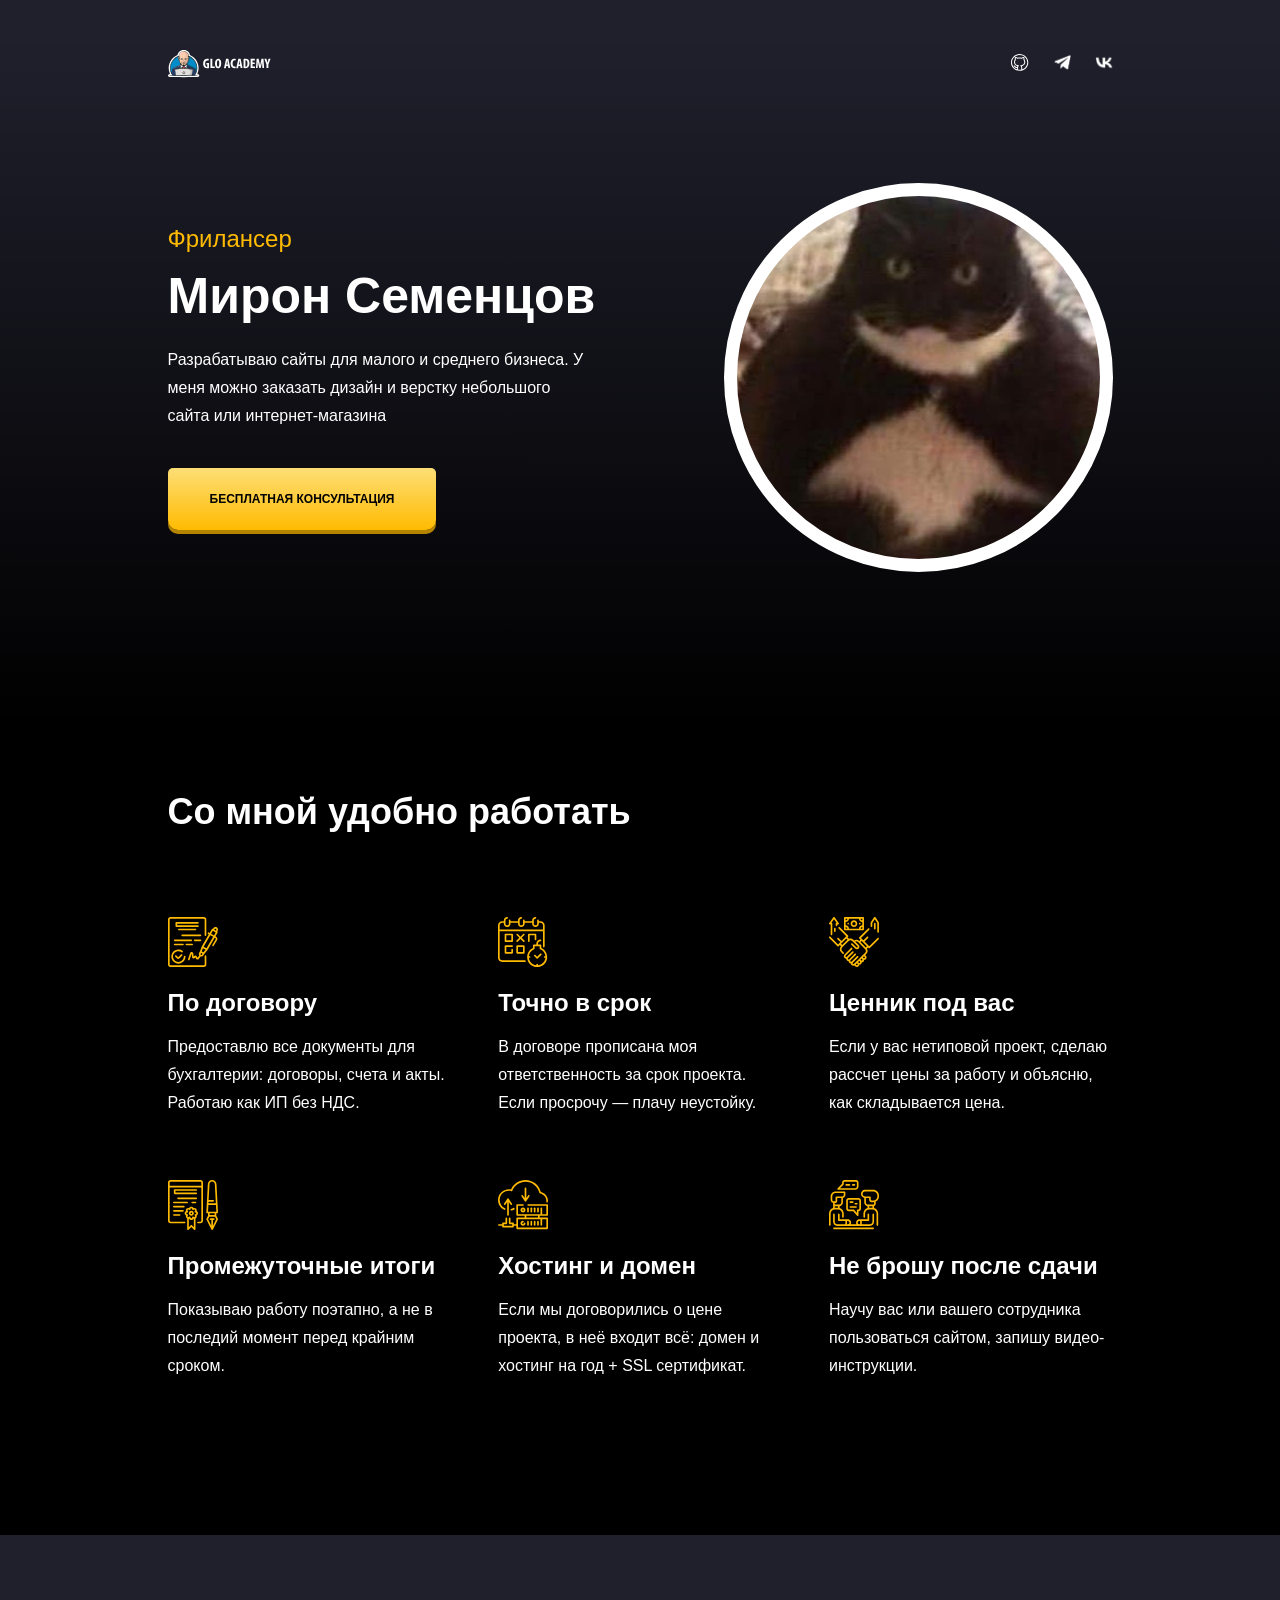
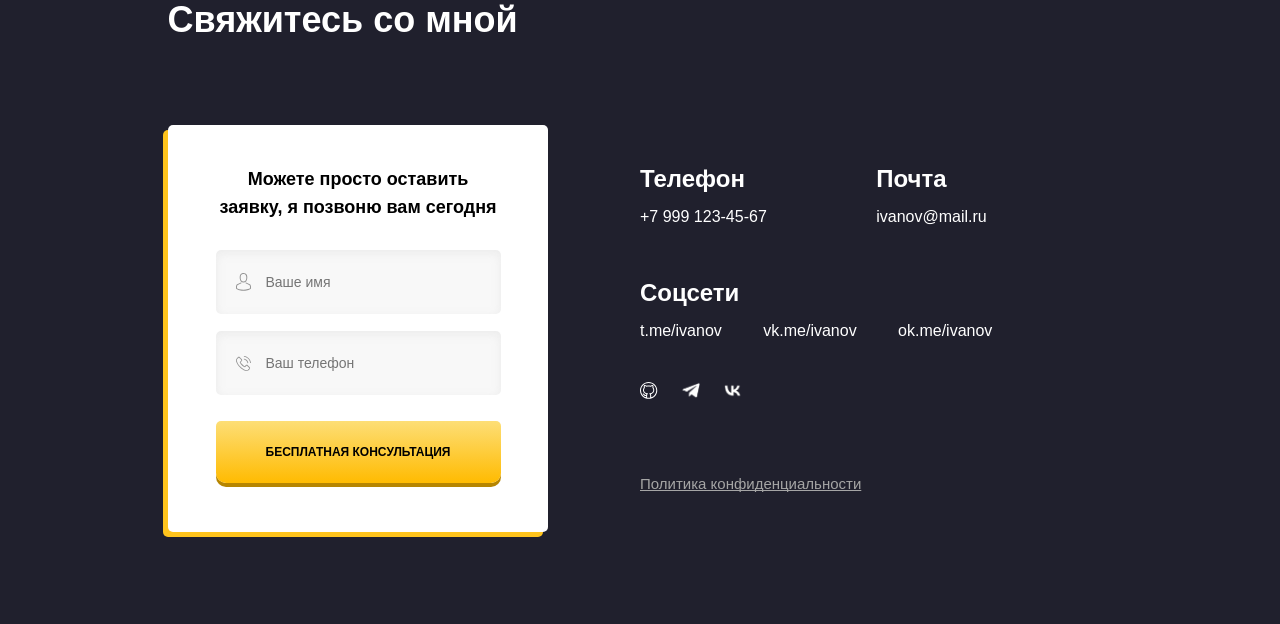
==== index.html @ 1d867f0f "Add files via upload" ====
<!DOCTYPE html>
<html lang="ru">
<head>
  <meta charset="UTF-8">
  <meta name="viewport" content="width=device-width, initial-scale=1.0">
  <link rel="stylesheet" href="https://cdnjs.cloudflare.com/ajax/libs/animate.css/4.1.1/animate.min.css" />
  <link rel="stylesheet" type="text/css" href="css/style.css">
  <title>Семенцов Мирон</title>
</head>
<body>
  <header class="hero">
    <div class="container">
      <div class="hero-header">
        <img src="images/logo.svg" alt="GloAcademy" class="logo">
        <div class="social-links">
          <a href="https://github.com/vaxpleer" class="social-link">
            <img src="images/socials/github.svg" alt="github"></a>
          <a href="https://t.me/Miron5443" class="social-link">
            <img src="images/socials/telegram.svg" alt="tg" width="17.272705078125" height="16.775959014892578"></a>
          <a href="https://vk.ru/id827769474" class="social-link">
            <img src="images/socials/vk.svg" alt="vk" width="17.272705078125" height="16.775959014892578"></a>
        </div>
        <!-- /.social-links -->
      </div>
      <!-- /.hero-header -->

      <div class="hero-content">
        <div class="hero-text">
          <span class="hero-subtitle wow animate__animated fadeInRight" data-wow-delay="5s">Фрилансер</span>
          <h1 class="hero-title wow animate__animated fadeInRight" data-wow-delay="5s">Мирон Семенцов</h1>
          <p class="hero-description">Разрабатываю сайты для малого и среднего бизнеса. У меня можно заказать дизайн и верстку небольшого сайта или
          интернет-магазина</p>
          <button class="button hero-button">Бесплатная консультация</button>
        </div>
        <!-- /.hero-text -->
        <div class="hero-avatar">

        </div>
        <!-- /.hero-avatar -->
      </div>
      <!-- /.hero-content -->

    </div>
    <!-- /.container -->
  </header>
  <main>
    <section class="features section">
      <div class="container">
        <h2 class="section-title">Со мной удобно работать</h2>
        <div class="features-block">
          <div class="features-item">
            <img src="images/features/offer-img.svg" alt="По договору" class="features-image">
            <h3 class="features-title">По договору</h3>
            <p class="features-text">Предоставлю все документы для бухгалтерии: договоры, счета и акты. Работаю как ИП без НДС.</p>
          </div>
          <div class="features-item">
            <img src="images/features/deadline-img.svg" alt="Точно в срок" class="features-image">
            <h3 class="features-title">Точно в срок</h3>
            <p class="features-text">В договоре прописана моя ответственность за срок проекта. Если просрочу — плачу неустойку.</p>
          </div>
          <div class="features-item">
            <img src="images/features/agreement-img.svg" alt="Ценник под вас" class="features-image">
            <h3 class="features-title">Ценник под вас</h3>
            <p class="features-text">Если у вас нетиповой проект, сделаю рассчет цены за работу и объясню, как складывается цена.</p>
          </div>
          <div class="features-item">
            <img src="images/features/steps-img.svg" alt="Промежуточные итоги" class="features-image">
            <h3 class="features-title">Промежуточные итоги</h3>
            <p class="features-text">Показываю работу поэтапно, а не в последий момент перед крайним сроком.</p>
          </div>
          <div class="features-item">
            <img src="images/features/storage-img.svg" alt="Хостинг и домен " class="features-image">
            <h3 class="features-title">Хостинг и домен</h3>
            <p class="features-text">Если мы договорились о цене проекта, в неё входит всё: домен и хостинг на год + SSL сертификат.</p>
          </div>
          <div class="features-item">
            <img src="images/features/conversation-img.svg" alt="Не брошу после сдачи" class="features-image">
            <h3 class="features-title">Не брошу после сдачи</h3>
            <p class="features-text">Научу вас или вашего сотрудника пользоваться сайтом, запишу видео-инструкции.</p>
          </div>
        </div>
        <!-- /.features-block -->
      </div>
      <!-- /.container -->
    </section>
    <!-- /.features -->
  </main>

  <footer class="section">
    <div class="container">
      <h2 class="section-title">Свяжитесь со мной</h2>
      <div class="contacts-block">
        <form action="#" class="contacts-form">
          <h4 class="form-title">Можете просто оставить заявку, я позвоню вам сегодня</h4>
          <input type="text" class="input input-name" placeholder="Ваше имя">
          <input type="text" class="input input-phone" placeholder="Ваш телефон">
          <button class="button form-button">Бесплатная консультация</button>
        </form>

        <div class="contacts-text">
          <div class="contacts-data">
            <div class="contacts-phone">
              <h4 class="contacts-title">Телефон</h4>
              <a href="tel:+79991234567" class="contacts-link">+7 999 123-45-67</a>
            </div>
            <!-- /.contacts-phone -->
            <div class="contacts-mail">
              <h4 class="contacts-title">Почта</h4>
              <a href="mailto:ivanov@mail.ru" class="contacts-link">ivanov@mail.ru</a>
            </div>
            <!-- /.contacts-mail -->
            <div class="contacts-social">
              <h4 class="contacts-title">Соцсети</h4>
              <a href="#" class="contacts-link">t.me/ivanov</a>
              <a href="#" class="contacts-link">vk.me/ivanov</a>
              <a href="#" class="contacts-link">ok.me/ivanov</a>
            </div>
            <!-- /.contacts-social -->
          </div>
          <!-- /.contacts-data -->
          <div class="social-links">
            <a href="https://github.com/vaxpleer" class="social-link">
              <img src="images/socials/github.svg" alt="github"></a>
            <a href="https://t.me/Miron5443" class="social-link">
              <img src="images/socials/telegram.svg" alt="tg" width="17.272705078125" height="16.775959014892578"></a>
            <a href="https://vk.ru/id827769474" class="social-link">
              <img src="images/socials/vk.svg" alt="vk" width="17.272705078125" height="16.775959014892578"></a>
          </div>
          <!-- /.social-links -->
           <a href="#" class="contacts-policy">Политика конфиденциальности</a>
        </div>
        <!-- /.contacts-text -->
      </div>
      <!-- /.contacts-block -->
    </div>
  </footer>

  <script src="js/wow.min.js"></script>
  <script src="js/script.js"></script>
</body>
</html>
---- css/style.css ----
*{
  box-sizing: border-box;
}

body{
  background-color: #20202D;
  margin: 0;
  color:#fff;
  font-family: "Roboto", sans-serif;
}

.container{
  max-width: 945px;
  margin: auto;
}

.section{
  padding-top: 64px;
  padding-bottom: 92px;
}

.section-title{
  margin: 0px;
  margin-bottom: 84px;
  font-weight: bold;
  font-size: 36px;
  line-height: 42px;
}

.hero{
  padding-top: 50px;
  background: linear-gradient(0.01deg, #000 0%, rgba(0, 0, 0, 0) 95.44%);
  padding-bottom: 155px;
}
.hero-header{
  display: flex;
  justify-content: space-between;
  align-items: center;
  margin-bottom: 105px;
}

.social-link{
  margin-left: 20px;
}
.social-link:first-child{
  margin-left: 0;
}

.hero-content{
  display: flex;
  justify-content: space-between;
  align-items: center;
}

.hero-subtitle{
  font-size: 24px;
  line-height: 28px;
  color: #ffbb01;
  display: inline-block;
  margin-bottom: 14px;
}

.hero-title{
  font-weight: bold;
  font-size: 50px;
  line-height: 59px;
  margin-top: 0;
  margin-bottom: 20px;
}

.hero-description{
  font-size: 16px;
  line-height: 28px;
  max-width: 420px;
  margin-bottom: 38px;
}

.button{
  background: linear-gradient(180deg, #fdde76 0%, #ffbb01 100%);
  box-shadow: 0px 4px 0px #b68500;
  border-radius: 5px 5px 10px 10px;
  padding: 24px 42px;
  border: none;
  font-size: 12px;
  line-height: 14px;
  text-transform: uppercase;
  font-weight: bold;
}

.hero-avatar{
  width: 389px;
  height: 389px;
  border-radius: 50%;
  background-image: url('../images/cot.jpg');
  background-repeat: no-repeat;
  background-position: center top -40px;
  border: 13px solid #fff;
}


/* features */
.features{
  background-color: #000;

}

.features-block{
  display: flex;
  flex-wrap: wrap;
  justify-content: space-between;

}
.features-item{
  flex-basis: 30%;
  margin-bottom: 63px;
}
.features-image{
  display: block;
  margin-bottom: 22px;
}
.features-title{
  font-weight: bold;
  font-size: 24px;
  line-height: 28px;
  margin: 0px;
  margin-bottom: 16px;
}
.features-text{
  font-weight: normal;
  font-size: 16px;
  line-height: 28px;
  margin: 0;
}

/* contacts */
.contacts-form{
  background: #fff;
  box-shadow: -5px 5px 0px #ffc41d;
  border-radius: 5px;
  max-width: 380px;
  padding: 40px 47px 49px 48px;
}

.form-title{
  color: #000;
  font-weight: bold;
  font-size: 18px;
  line-height: 28px;
  text-align: center;
  margin: 0;
  margin-bottom: 29px;
}

.input{
  width: 100%;
  background: #f8f8f8;
  border: none;
  box-shadow: inset 0px 3px 10px rgba(199, 199, 199, 0.25);
  border-radius: 5px;
  padding: 18px 20px;
  padding-left: 50px;
  font-size: 14px;
  line-height: 28px;
}

.input-name{
  margin-bottom: 17px;
  background-image: url('../images/user-icon.svg');
  background-repeat: no-repeat;
  background-position: center left 20px;
}
.input-phone {
  margin-bottom: 26px;
  background-image: url('../images/phone-icon.svg');
  background-repeat: no-repeat;
  background-position: center left 20px;
}
.form-button{
  width: 100%;
}

.contacts-block{
  display: flex;
  align-items: center;
  justify-content: space-between;
}
.contacts-data{
  display: flex;
  flex-wrap: wrap;
  margin-bottom: 42px;
}
.contacts-phone, .contacts-mail{
  flex-basis: 50%;
  margin-bottom: 53px;
}
.contacts-link{
  text-decoration: none;
  color:inherit;
  margin-right: 37px;
}
.contacts-link:hover{
  text-decoration: underline;
}
.contacts-title{
  font-weight: 700;
  font-size: 24px;
  line-height: 28px;
  margin: 0;
  margin-bottom: 15px;
}
.contacts-text{
  flex-basis: 50%;
}
.contacts-policy{
  display: inline-block;
  font-weight: 400;
  font-size: 15px;
  text-decoration: underline;
  text-decoration-skip-ink: none;
  color: #a5a5a5;
  margin-top: 72px;
}
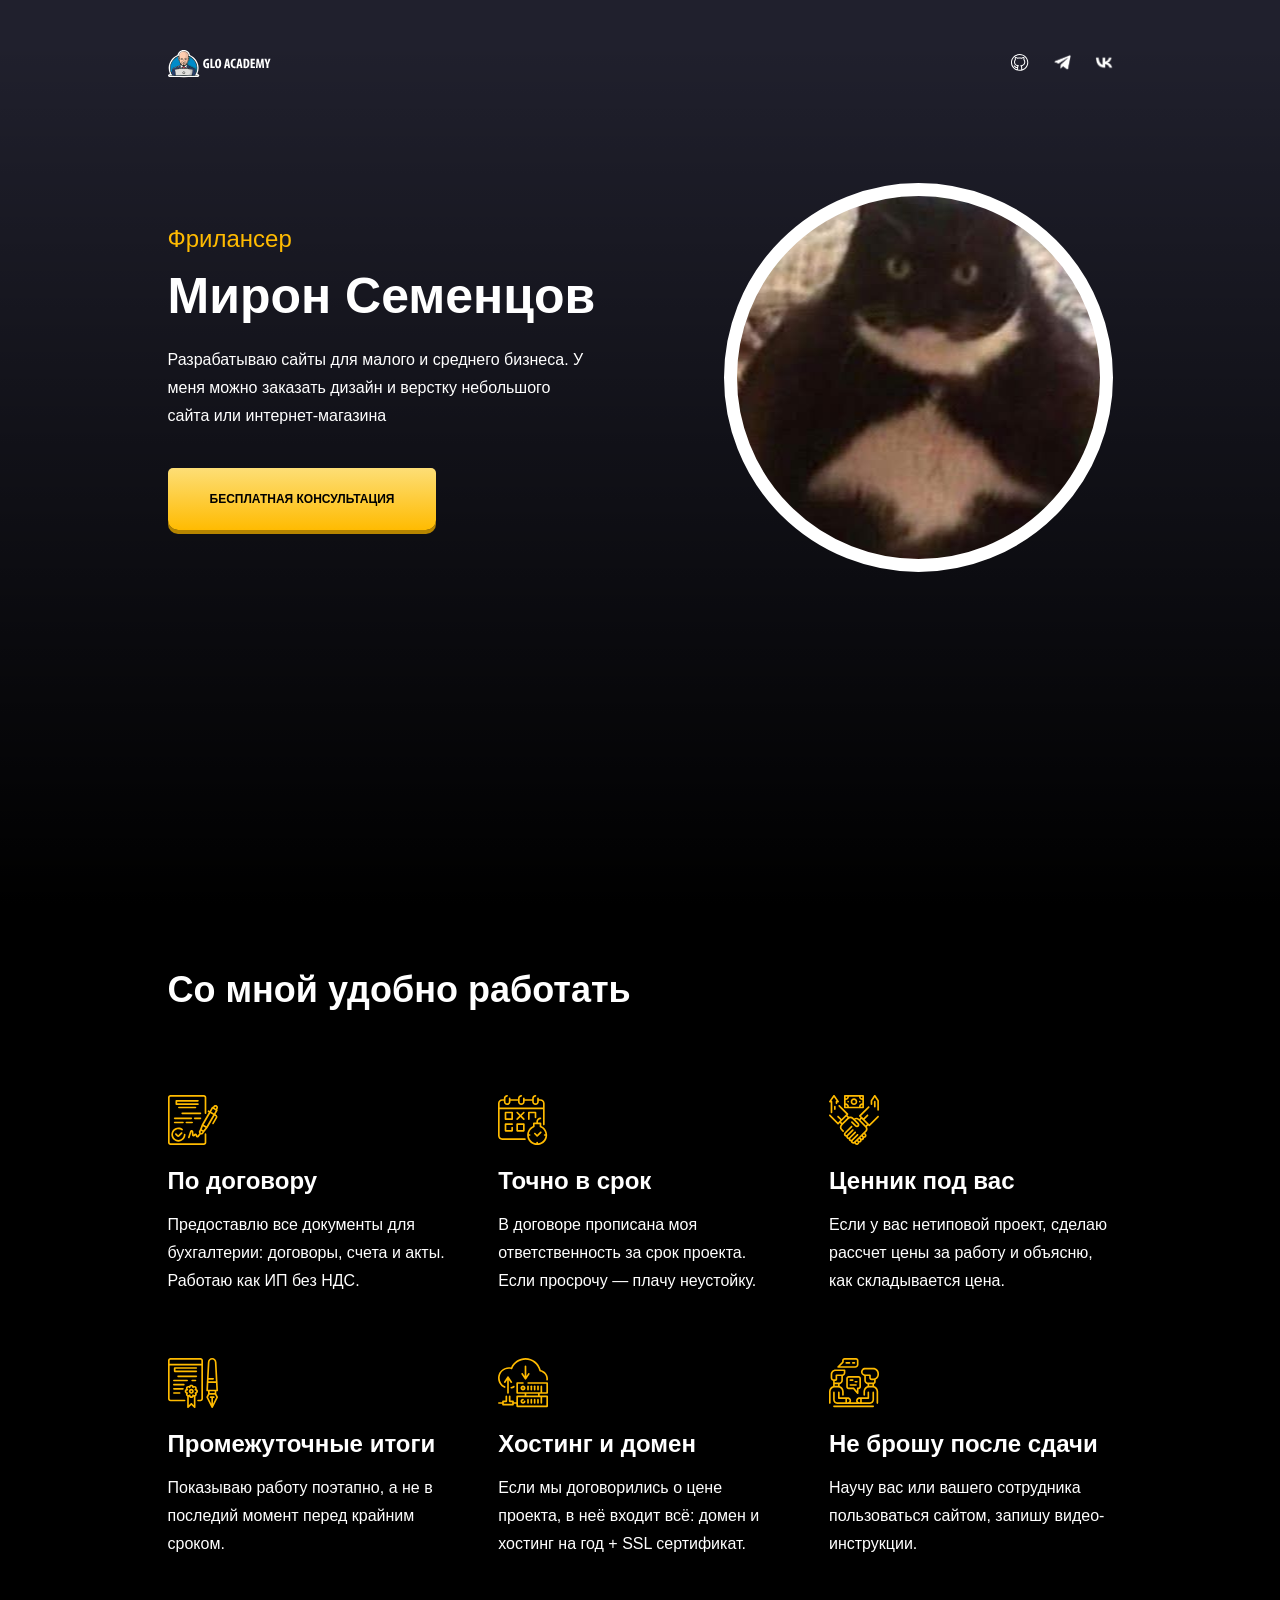
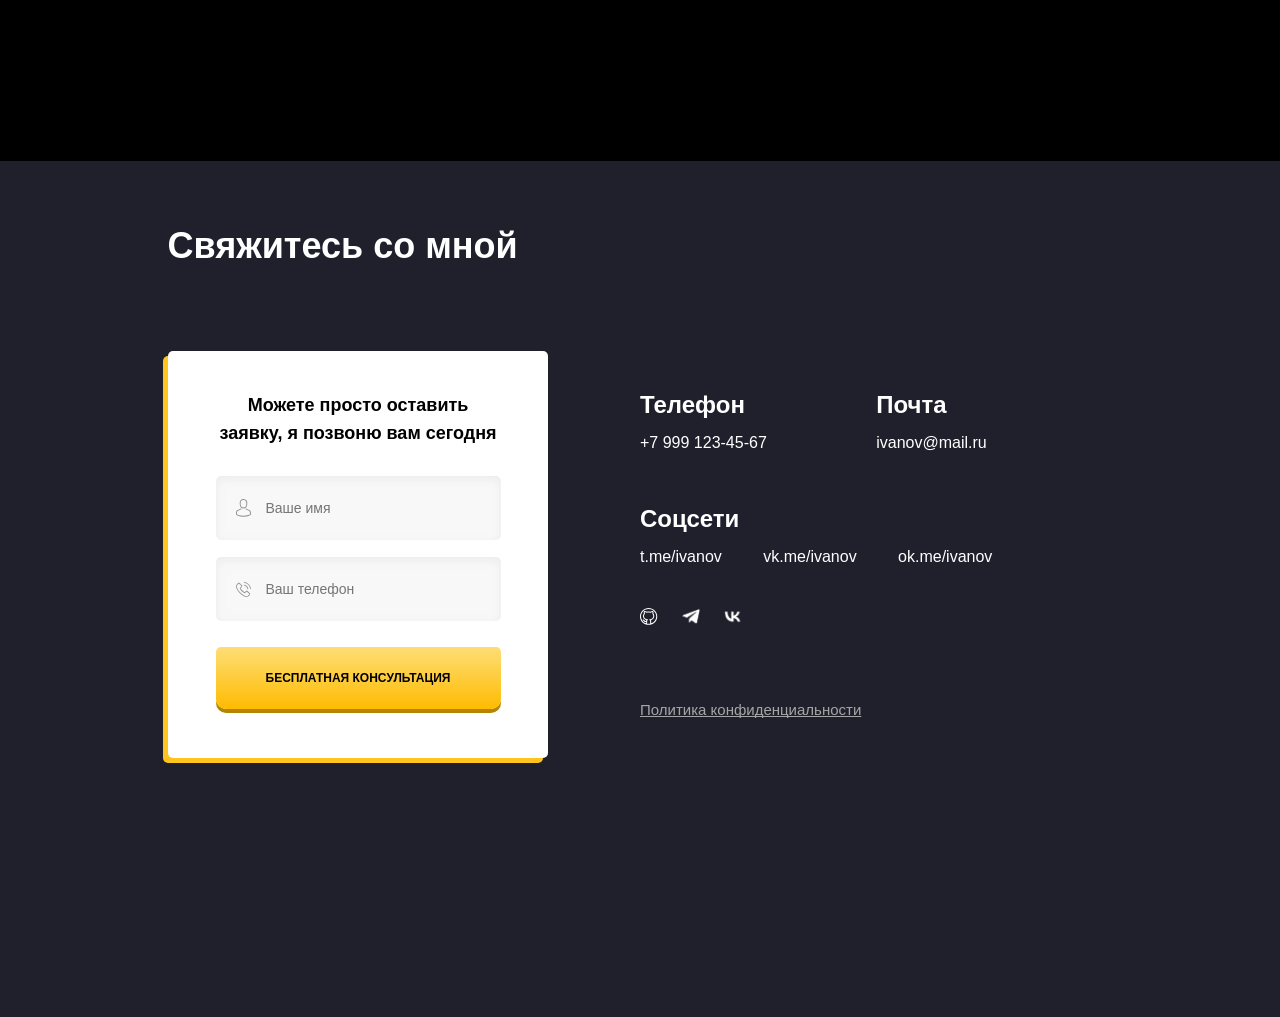
==== commit 1edd9030: "Add files via upload" ====
--- a/index.html
+++ b/index.html
@@ -3,7 +3,7 @@
 <head>
   <meta charset="UTF-8">
   <meta name="viewport" content="width=device-width, initial-scale=1.0">
-  <link rel="stylesheet" href="https://cdnjs.cloudflare.com/ajax/libs/animate.css/4.1.1/animate.min.css" />
+  <link rel="stylesheet" href="https://cdn.jsdelivr.net/npm/animate.css@4.1.1/animate.min.css">
   <link rel="stylesheet" type="text/css" href="css/style.css">
   <title>Семенцов Мирон</title>
 </head>
@@ -26,14 +26,14 @@
 
       <div class="hero-content">
         <div class="hero-text">
-          <span class="hero-subtitle wow animate__animated fadeInRight" data-wow-delay="5s">Фрилансер</span>
-          <h1 class="hero-title wow animate__animated fadeInRight" data-wow-delay="5s">Мирон Семенцов</h1>
-          <p class="hero-description">Разрабатываю сайты для малого и среднего бизнеса. У меня можно заказать дизайн и верстку небольшого сайта или
+          <span class="hero-subtitle wow animate__animated animate__fadeInRight " style="animation-duration: 1s !important;" data-wow-delay="0.2s">Фрилансер</span>
+          <h1 class="hero-title wow animate__fadeInRight" style="animation-duration: 1s !important;" data-wow-delay="0.4s">Мирон Семенцов</h1>
+          <p class="hero-description wow animate__fadeInRight" style="animation-duration: 1s !important;" data-wow-delay="0.6s">Разрабатываю сайты для малого и среднего бизнеса. У меня можно заказать дизайн и верстку небольшого сайта или
           интернет-магазина</p>
-          <button class="button hero-button">Бесплатная консультация</button>
+          <button class="button hero-button wow animate__fadeInRight" style="animation-duration: 1s !important;" data-wow-delay="0.8s">Бесплатная консультация</button>
         </div>
         <!-- /.hero-text -->
-        <div class="hero-avatar">
+        <div class="hero-avatar wow animate__fadeInRight" style="animation-duration: 1s !important;" data-wow-delay="1.5s">
 
         </div>
         <!-- /.hero-avatar -->
@@ -46,34 +46,34 @@
   <main>
     <section class="features section">
       <div class="container">
-        <h2 class="section-title">Со мной удобно работать</h2>
+        <h2 class="section-title wow animate__fadeInUp" style="animation-duration: 1s !important;" data-wow-delay="0.3s">Со мной удобно работать</h2>
         <div class="features-block">
-          <div class="features-item">
+          <div class="features-item wow animate__fadeInDown" style="animation-duration: 1s !important;" data-wow-delay="1.2s">
             <img src="images/features/offer-img.svg" alt="По договору" class="features-image">
             <h3 class="features-title">По договору</h3>
             <p class="features-text">Предоставлю все документы для бухгалтерии: договоры, счета и акты. Работаю как ИП без НДС.</p>
           </div>
-          <div class="features-item">
+          <div class="features-item wow animate__fadeInDown" style="animation-duration: 1s !important;" data-wow-delay="1.3s">
             <img src="images/features/deadline-img.svg" alt="Точно в срок" class="features-image">
             <h3 class="features-title">Точно в срок</h3>
             <p class="features-text">В договоре прописана моя ответственность за срок проекта. Если просрочу — плачу неустойку.</p>
           </div>
-          <div class="features-item">
+          <div class="features-item wow animate__fadeInDown" style="animation-duration: 1s !important;" data-wow-delay="1.4s">
             <img src="images/features/agreement-img.svg" alt="Ценник под вас" class="features-image">
             <h3 class="features-title">Ценник под вас</h3>
             <p class="features-text">Если у вас нетиповой проект, сделаю рассчет цены за работу и объясню, как складывается цена.</p>
           </div>
-          <div class="features-item">
+          <div class="features-item wow animate__fadeInDown" style="animation-duration: 1s !important;" data-wow-delay="1.5s">
             <img src="images/features/steps-img.svg" alt="Промежуточные итоги" class="features-image">
             <h3 class="features-title">Промежуточные итоги</h3>
             <p class="features-text">Показываю работу поэтапно, а не в последий момент перед крайним сроком.</p>
           </div>
-          <div class="features-item">
+          <div class="features-item wow animate__fadeInDown" style="animation-duration: 1s !important;" data-wow-delay="1.6s">
             <img src="images/features/storage-img.svg" alt="Хостинг и домен " class="features-image">
             <h3 class="features-title">Хостинг и домен</h3>
             <p class="features-text">Если мы договорились о цене проекта, в неё входит всё: домен и хостинг на год + SSL сертификат.</p>
           </div>
-          <div class="features-item">
+          <div class="features-item wow animate__fadeInDown" style="animation-duration: 1s !important;" data-wow-delay="1.7s">
             <img src="images/features/conversation-img.svg" alt="Не брошу после сдачи" class="features-image">
             <h3 class="features-title">Не брошу после сдачи</h3>
             <p class="features-text">Научу вас или вашего сотрудника пользоваться сайтом, запишу видео-инструкции.</p>
@@ -86,30 +86,30 @@
     <!-- /.features -->
   </main>
 
-  <footer class="section">
+  <footer class="contacts section">
     <div class="container">
-      <h2 class="section-title">Свяжитесь со мной</h2>
+      <h2 class="section-title wow animate__fadeInDown" style="animation-duration: 1s !important;" data-wow-delay="0.3s">Свяжитесь со мной</h2>
       <div class="contacts-block">
-        <form action="#" class="contacts-form">
-          <h4 class="form-title">Можете просто оставить заявку, я позвоню вам сегодня</h4>
-          <input type="text" class="input input-name" placeholder="Ваше имя">
-          <input type="text" class="input input-phone" placeholder="Ваш телефон">
-          <button class="button form-button">Бесплатная консультация</button>
+        <form action="#" class="contacts-form wow animate__fadeInRight" style="animation-duration: 1s !important;" data-wow-delay="0.5s">
+          <h4 class="form-title wow animate__fadeInRight" style="animation-duration: 1s !important;" data-wow-delay="1.2s">Можете просто оставить заявку, я позвоню вам сегодня</h4>
+          <input type="text" class="input input-name wow animate__fadeInRight" style="animation-duration: 1s !important;" data-wow-delay="1.0s" placeholder="Ваше имя">
+          <input type="text" class="input input-phone wow animate__fadeInRight" style="animation-duration: 1s !important;" data-wow-delay="1.4s" placeholder="Ваш телефон">
+          <button class="button form-button wow animate__fadeInRight" style="animation-duration: 1s !important;" data-wow-delay="1.6s">Бесплатная консультация</button>
         </form>
 
         <div class="contacts-text">
           <div class="contacts-data">
-            <div class="contacts-phone">
+            <div class="contacts-phone wow animate__flipInX" style="animation-duration: 1s !important;" data-wow-delay="2.0s">
               <h4 class="contacts-title">Телефон</h4>
               <a href="tel:+79991234567" class="contacts-link">+7 999 123-45-67</a>
             </div>
             <!-- /.contacts-phone -->
-            <div class="contacts-mail">
+            <div class="contacts-mail wow animate__flipInX" style="animation-duration: 1s !important;" data-wow-delay="2.3s">
               <h4 class="contacts-title">Почта</h4>
               <a href="mailto:ivanov@mail.ru" class="contacts-link">ivanov@mail.ru</a>
             </div>
             <!-- /.contacts-mail -->
-            <div class="contacts-social">
+            <div class="contacts-social wow animate__flipInX" style="animation-duration: 1s !important;" data-wow-delay="2.6s">
               <h4 class="contacts-title">Соцсети</h4>
               <a href="#" class="contacts-link">t.me/ivanov</a>
               <a href="#" class="contacts-link">vk.me/ivanov</a>
@@ -118,7 +118,7 @@
             <!-- /.contacts-social -->
           </div>
           <!-- /.contacts-data -->
-          <div class="social-links">
+          <div class="social-links wow animate__fadeInRight" style="animation-duration: 1s !important;" data-wow-delay="3s">
             <a href="https://github.com/vaxpleer" class="social-link">
               <img src="images/socials/github.svg" alt="github"></a>
             <a href="https://t.me/Miron5443" class="social-link">
@@ -127,7 +127,7 @@
               <img src="images/socials/vk.svg" alt="vk" width="17.272705078125" height="16.775959014892578"></a>
           </div>
           <!-- /.social-links -->
-           <a href="#" class="contacts-policy">Политика конфиденциальности</a>
+           <a href="#" class="contacts-policy wow animate__fadeIn" style="animation-duration: 1s !important;" data-wow-delay="3.5s">Политика конфиденциальности</a>
         </div>
         <!-- /.contacts-text -->
       </div>
@@ -135,7 +135,7 @@
     </div>
   </footer>
 
-  <script src="js/wow.min.js"></script>
+  <script src="https://cdnjs.cloudflare.com/ajax/libs/wow/1.1.2/wow.min.js"></script>
   <script src="js/script.js"></script>
 </body>
 </html>
--- a/css/style.css
+++ b/css/style.css
@@ -11,6 +11,7 @@
 
 .container{
   max-width: 945px;
+  min-height: 700px;
   margin: auto;
 }
 
@@ -179,6 +180,10 @@
   width: 100%;
 }
 
+.contacts{
+  background: rgba(0, 0, 0, 0);
+}
+
 .contacts-block{
   display: flex;
   align-items: center;
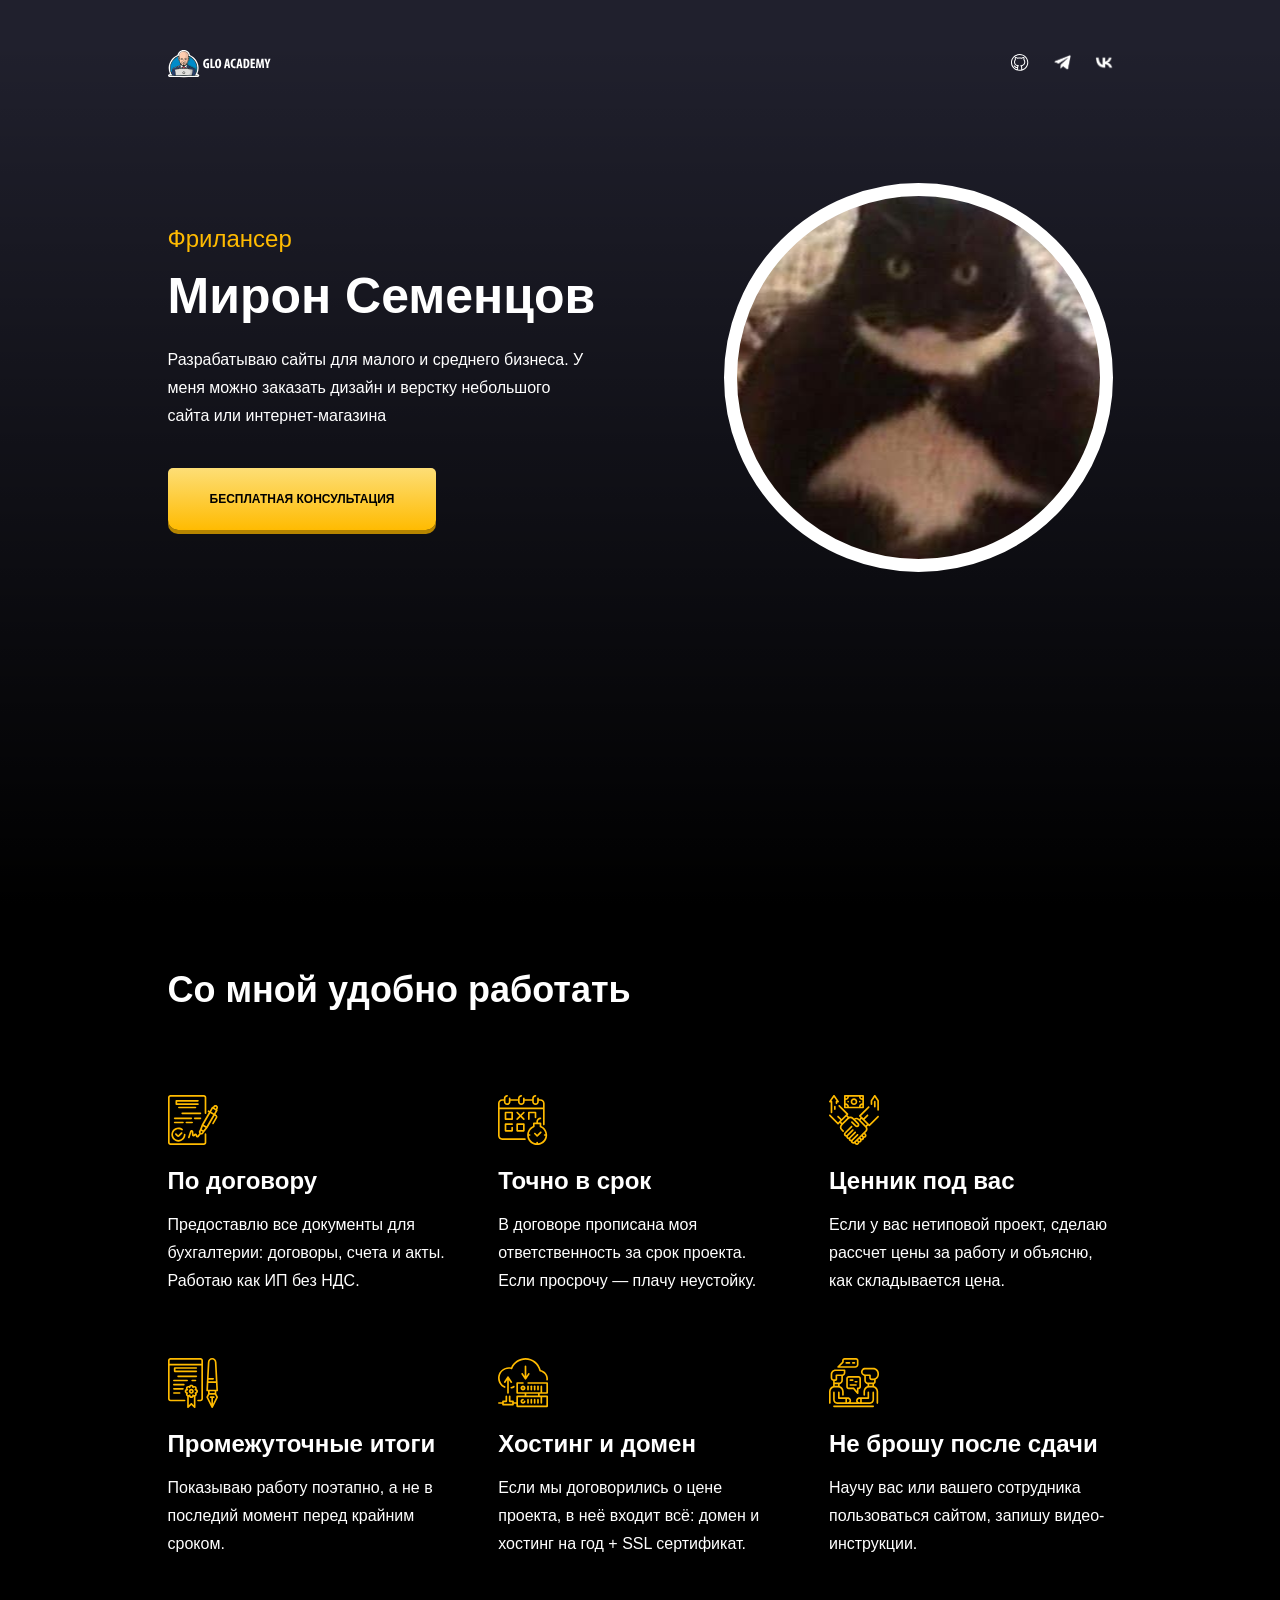
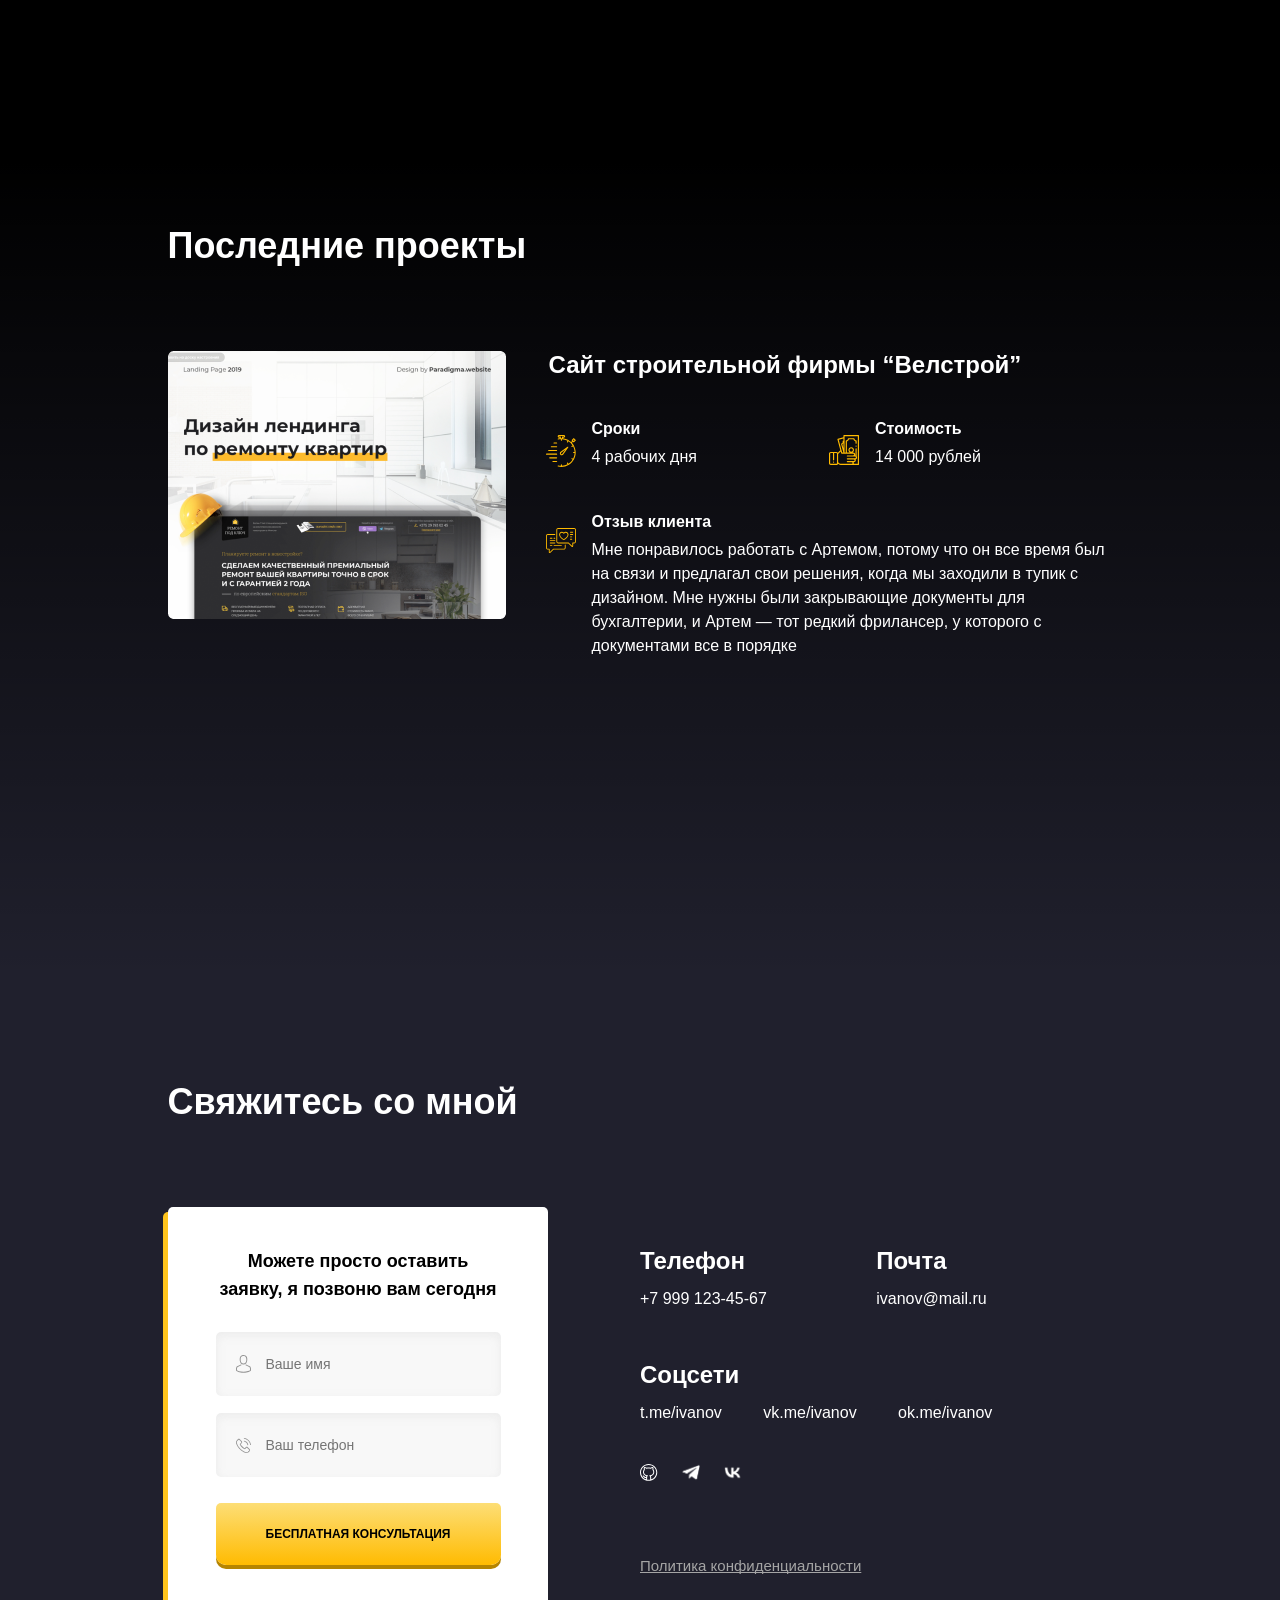
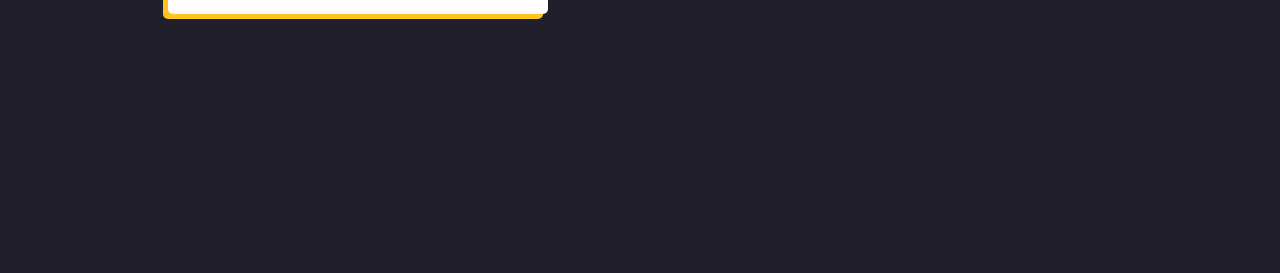
==== commit bba05e4d: "Add files via upload" ====
--- a/index.html
+++ b/index.html
@@ -3,6 +3,7 @@
 <head>
   <meta charset="UTF-8">
   <meta name="viewport" content="width=device-width, initial-scale=1.0">
+  <link rel="stylesheet" href="css/swiper.min.css">
   <link rel="stylesheet" href="https://cdn.jsdelivr.net/npm/animate.css@4.1.1/animate.min.css">
   <link rel="stylesheet" type="text/css" href="css/style.css">
   <title>Семенцов Мирон</title>
@@ -10,7 +11,7 @@
 <body>
   <header class="hero">
     <div class="container">
-      <div class="hero-header">
+      <div class="hero-header wow animate__fadeIn" style="animation-duration: 1s !important;" data-wow-delay="2s">
         <img src="images/logo.svg" alt="GloAcademy" class="logo">
         <div class="social-links">
           <a href="https://github.com/vaxpleer" class="social-link">
@@ -48,32 +49,32 @@
       <div class="container">
         <h2 class="section-title wow animate__fadeInUp" style="animation-duration: 1s !important;" data-wow-delay="0.3s">Со мной удобно работать</h2>
         <div class="features-block">
-          <div class="features-item wow animate__fadeInDown" style="animation-duration: 1s !important;" data-wow-delay="1.2s">
+          <div class="features-item wow animate__fadeInTopLeft" style="animation-duration: 1s !important;" data-wow-delay="0.5s">
             <img src="images/features/offer-img.svg" alt="По договору" class="features-image">
             <h3 class="features-title">По договору</h3>
             <p class="features-text">Предоставлю все документы для бухгалтерии: договоры, счета и акты. Работаю как ИП без НДС.</p>
           </div>
-          <div class="features-item wow animate__fadeInDown" style="animation-duration: 1s !important;" data-wow-delay="1.3s">
+          <div class="features-item wow animate__fadeInDown" style="animation-duration: 1s !important;" data-wow-delay="0.5s">
             <img src="images/features/deadline-img.svg" alt="Точно в срок" class="features-image">
             <h3 class="features-title">Точно в срок</h3>
             <p class="features-text">В договоре прописана моя ответственность за срок проекта. Если просрочу — плачу неустойку.</p>
           </div>
-          <div class="features-item wow animate__fadeInDown" style="animation-duration: 1s !important;" data-wow-delay="1.4s">
+          <div class="features-item wow animate__fadeInTopRight" style="animation-duration: 1s !important;" data-wow-delay="0.5s">
             <img src="images/features/agreement-img.svg" alt="Ценник под вас" class="features-image">
             <h3 class="features-title">Ценник под вас</h3>
             <p class="features-text">Если у вас нетиповой проект, сделаю рассчет цены за работу и объясню, как складывается цена.</p>
           </div>
-          <div class="features-item wow animate__fadeInDown" style="animation-duration: 1s !important;" data-wow-delay="1.5s">
+          <div class="features-item wow animate__fadeInBottomLeft" style="animation-duration: 1s !important;" data-wow-delay="0.5s">
             <img src="images/features/steps-img.svg" alt="Промежуточные итоги" class="features-image">
             <h3 class="features-title">Промежуточные итоги</h3>
             <p class="features-text">Показываю работу поэтапно, а не в последий момент перед крайним сроком.</p>
           </div>
-          <div class="features-item wow animate__fadeInDown" style="animation-duration: 1s !important;" data-wow-delay="1.6s">
+          <div class="features-item wow animate__fadeInUp" style="animation-duration: 1s !important;" data-wow-delay="0.5s">
             <img src="images/features/storage-img.svg" alt="Хостинг и домен " class="features-image">
             <h3 class="features-title">Хостинг и домен</h3>
             <p class="features-text">Если мы договорились о цене проекта, в неё входит всё: домен и хостинг на год + SSL сертификат.</p>
           </div>
-          <div class="features-item wow animate__fadeInDown" style="animation-duration: 1s !important;" data-wow-delay="1.7s">
+          <div class="features-item wow animate__fadeInBottomRight" style="animation-duration: 1s !important;" data-wow-delay="0.5s">
             <img src="images/features/conversation-img.svg" alt="Не брошу после сдачи" class="features-image">
             <h3 class="features-title">Не брошу после сдачи</h3>
             <p class="features-text">Научу вас или вашего сотрудника пользоваться сайтом, запишу видео-инструкции.</p>
@@ -84,6 +85,122 @@
       <!-- /.container -->
     </section>
     <!-- /.features -->
+     <section class="section projects">
+      <div class="container">
+        <h2 class="section-title">Последние проекты</h2>
+
+        <div class="swiper projects-slider">
+          <!-- Additional required wrapper -->
+          <div class="swiper-wrapper">
+            <!-- Slides -->
+            <div class="swiper-slide projects-slide">
+              <img src="images/project-img.png" alt="Сайт строительной фирмы “Велстрой”" class="project-image">
+
+              <div class="project-text">
+                <h3 class="project-title">Сайт строительной фирмы “Велстрой”</h3>
+                <div class="project-time">
+                  <img src="images/time-icon.svg" alt="Срок" class="project-icon">
+                  <div class="project-description">
+                    <h4 class="project-subtitle">Сроки</h4>
+                    <p class="project-paragraph">4 рабочих дня</p>
+                  </div>
+                </div>
+                <!-- /.project-time -->
+                <div class="project-cost">
+                  <img src="images/cost-icon.svg" alt="Стоимость" class="project-icon">
+                  <div class="project-description">
+                    <h4 class="project-subtitle">Стоимость</h4>
+                    <p class="project-paragraph">14 000 рублей</p>
+                  </div>
+                </div>
+                <!-- /.project-cost -->
+                <div class="project-feedback">
+                  <img src="images/feedback-icon.svg" alt="Отзыв клиента" class="project-icon">
+                  <div class="project-description">
+                    <h4 class="project-subtitle">Отзыв клиента</h4>
+                    <p class="project-paragraph">Мне понравилось работать с Артемом, потому что он все время был на связи и предлагал свои решения, когда мы заходили в
+                    тупик с дизайном. Мне нужны были закрывающие документы для бухгалтерии, и Артем — тот редкий фрилансер, у которого с
+                    документами все в порядке</p>
+                  </div>
+                </div>
+                <!-- /.project-feedback -->
+              </div>
+              <!-- /.project-text --></div>
+            <div class="swiper-slide projects-slide">
+              <img src="images/cot.jpg" alt="Сайт фирмы" class="project-image" width="338" height="268">
+
+              <div class="project-text">
+                <h3 class="project-title">Сайт строительной фирмы “Велстрой”</h3>
+                <div class="project-time">
+                  <img src="images/time-icon.svg" alt="Срок" class="project-icon">
+                  <div class="project-description">
+                    <h4 class="project-subtitle">Сроки</h4>
+                    <p class="project-paragraph">4 рабочих дня</p>
+                  </div>
+                </div>
+                <!-- /.project-time -->
+                <div class="project-cost">
+                  <img src="images/cost-icon.svg" alt="Стоимость" class="project-icon">
+                  <div class="project-description">
+                    <h4 class="project-subtitle">Стоимость</h4>
+                    <p class="project-paragraph">14 000 рублей</p>
+                  </div>
+                </div>
+                <!-- /.project-cost -->
+                <div class="project-feedback">
+                  <img src="images/feedback-icon.svg" alt="Отзыв клиента" class="project-icon">
+                  <div class="project-description">
+                    <h4 class="project-subtitle">Отзыв клиента</h4>
+                    <p class="project-paragraph">Мне понравилось работать с Артемом, потому что он все время был на связи и предлагал свои решения, когда мы заходили в
+                    тупик с дизайном. Мне нужны были закрывающие документы для бухгалтерии, и Артем — тот редкий фрилансер, у которого с
+                    документами все в порядке</p>
+                  </div>
+                </div>
+                <!-- /.project-feedback -->
+              </div>
+              <!-- /.project-text --></div>
+            <div class="swiper-slide projects-slide">
+              <img src="images/avatar.png" alt="Сайт фирмы “Велстрой”" class="project-image" width="338" height="268">
+
+              <div class="project-text">
+                <h3 class="project-title">Сайт строительной фирмы “Велстрой”</h3>
+                <div class="project-time">
+                  <img src="images/time-icon.svg" alt="Срок" class="project-icon">
+                  <div class="project-description">
+                    <h4 class="project-subtitle">Сроки</h4>
+                    <p class="project-paragraph">4 рабочих дня</p>
+                  </div>
+                </div>
+                <!-- /.project-time -->
+                <div class="project-cost">
+                  <img src="images/cost-icon.svg" alt="Стоимость" class="project-icon">
+                  <div class="project-description">
+                    <h4 class="project-subtitle">Стоимость</h4>
+                    <p class="project-paragraph">14 000 рублей</p>
+                  </div>
+                </div>
+                <!-- /.project-cost -->
+                <div class="project-feedback">
+                  <img src="images/feedback-icon.svg" alt="Отзыв клиента" class="project-icon">
+                  <div class="project-description">
+                    <h4 class="project-subtitle">Отзыв клиента</h4>
+                    <p class="project-paragraph">Мне понравилось работать с Артемом, потому что он все время был на связи и предлагал свои решения, когда мы заходили в
+                    тупик с дизайном. Мне нужны были закрывающие документы для бухгалтерии, и Артем — тот редкий фрилансер, у которого с
+                    документами все в порядке</p>
+                  </div>
+                </div>
+                <!-- /.project-feedback -->
+              </div>
+              <!-- /.project-text --></div>
+            ...
+          </div>
+          <!-- If we need pagination -->
+          <div class="projects-pagination"></div>
+        
+        
+        </div>
+      </div>
+     </section>
   </main>
 
   <footer class="contacts section">
@@ -136,6 +253,7 @@
   </footer>
 
   <script src="https://cdnjs.cloudflare.com/ajax/libs/wow/1.1.2/wow.min.js"></script>
+  <script src="js/swiper.min.js"></script>
   <script src="js/script.js"></script>
 </body>
 </html>
--- a/css/style.css
+++ b/css/style.css
@@ -133,6 +133,63 @@
   margin: 0;
 }
 
+/* projects */
+.projects{
+  background: linear-gradient(180deg, #000 0%, rgba(0, 0, 0, 0) 95.44%);
+}
+.projects-slide{
+  display: flex;
+  align-items: flex-start;
+  justify-content: space-between;
+}
+.project-text{
+  flex-basis: 60%;
+  display: flex;
+  flex-wrap: wrap;
+}
+.project-title{
+  flex-basis: 100%;
+  font-weight: 700;
+  font-size: 24px;
+  line-height: 28px;
+  margin: 0;
+  margin-bottom: 41px;
+  margin-left: 3px;
+}
+.project-time, .project-cost{
+  flex-basis: 50%;
+  margin-bottom: 44px;
+}
+.project-time, .project-cost, .project-feedback {
+  display: flex;
+  align-items: flex-start;
+}
+.project-icon{
+  margin: 0;
+  margin-top: 15px;
+  margin-right: 16px;
+}
+.project-subtitle{
+  margin: 0;
+  margin-bottom: 7px;
+}
+.project-paragraph{
+  margin: 0;
+  font-weight: 400;
+  font-size: 16px;
+  line-height: 150%;
+}
+.project-bullet{
+  width: 10px;
+  height: 10px;
+  border: 2px solid #ffbb01;
+  border-radius: 50%;
+  display: inline-block;
+}
+.project-bullet-active{
+  background:#ffbb01;
+}
+
 /* contacts */
 .contacts-form{
   background: #fff;
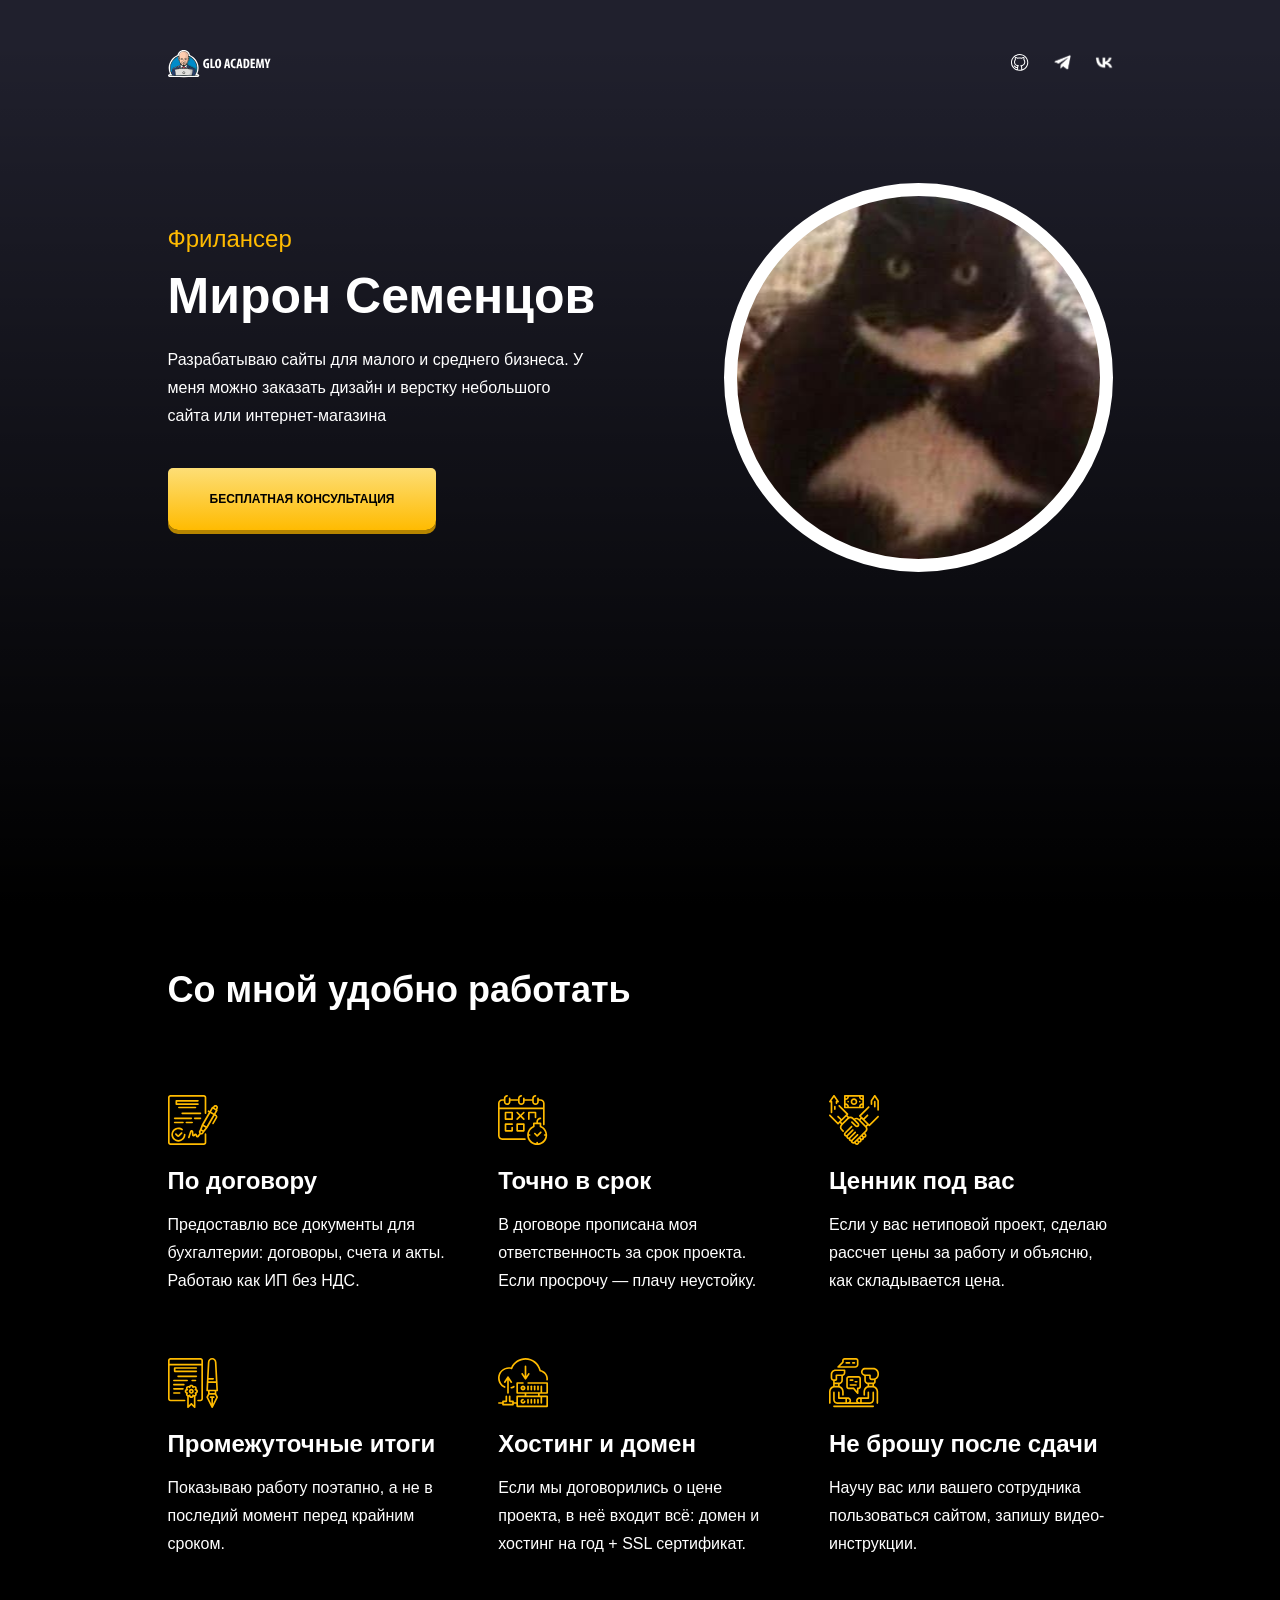
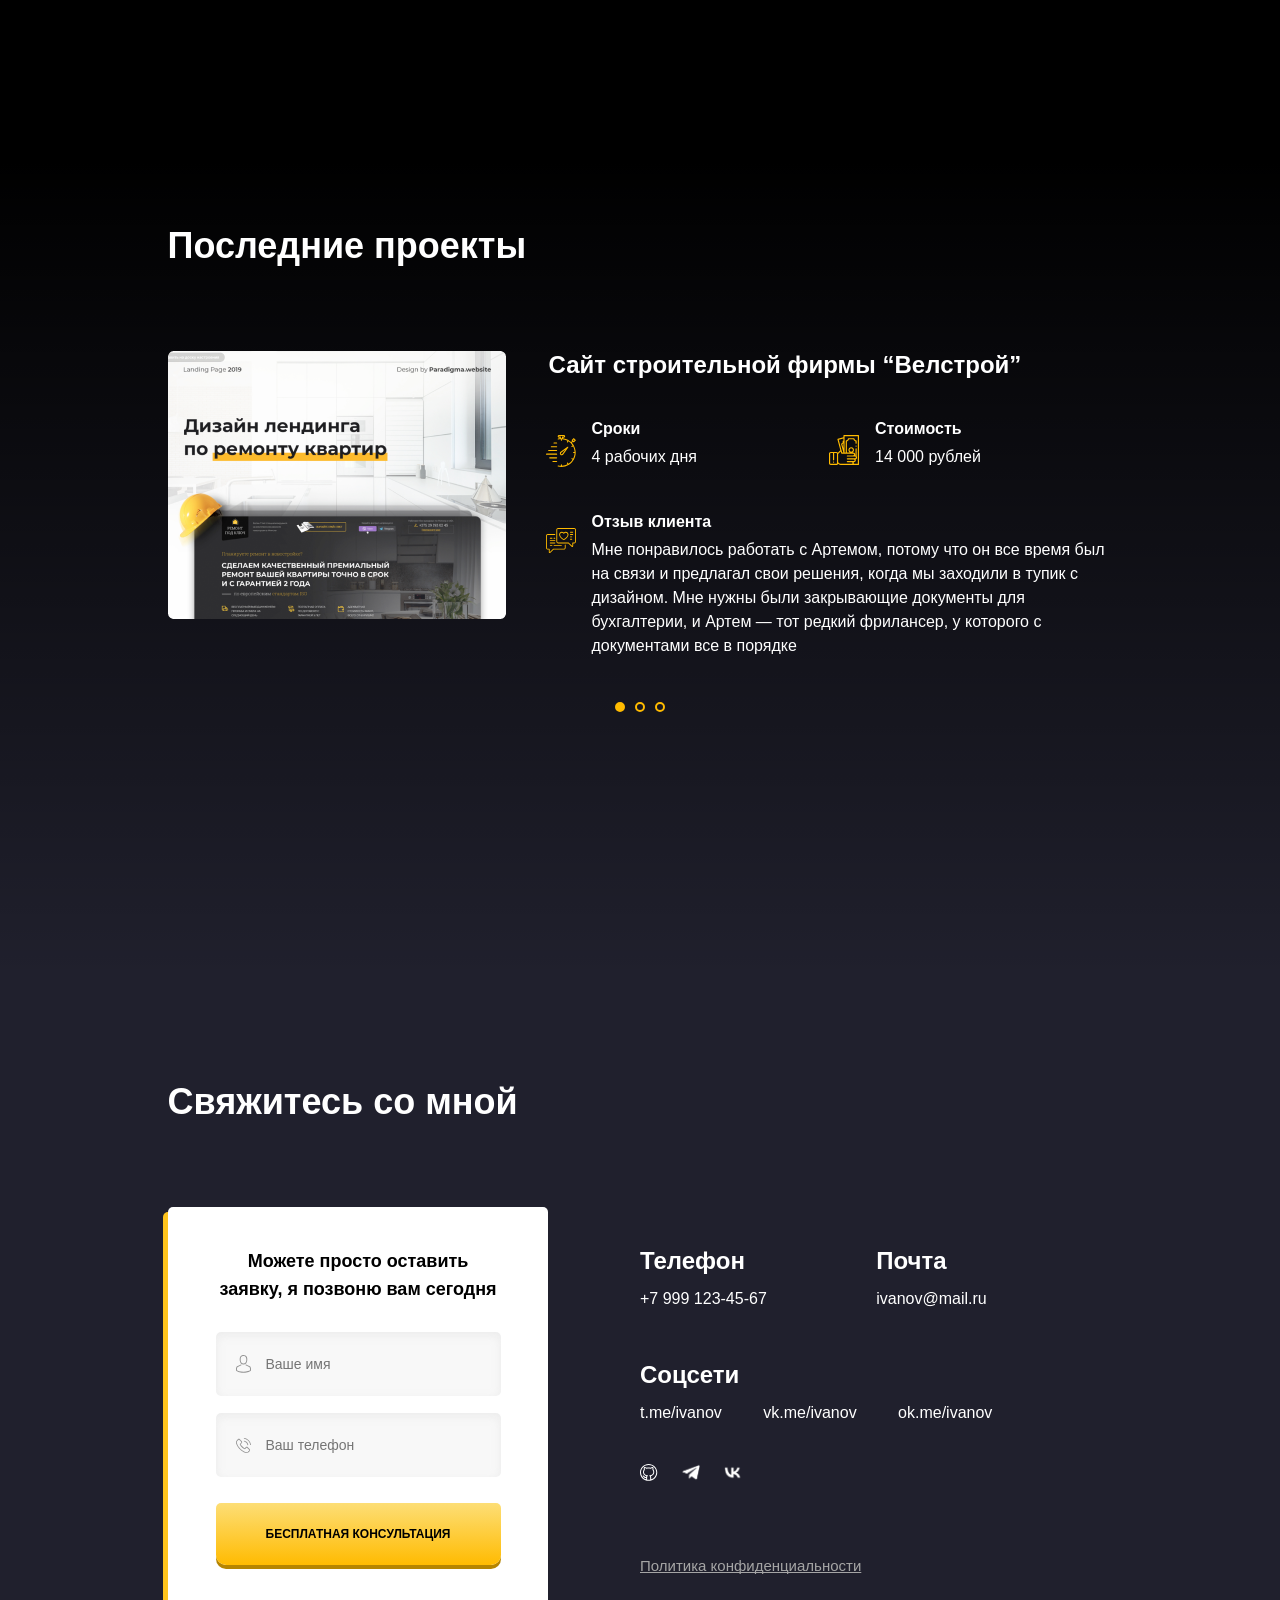
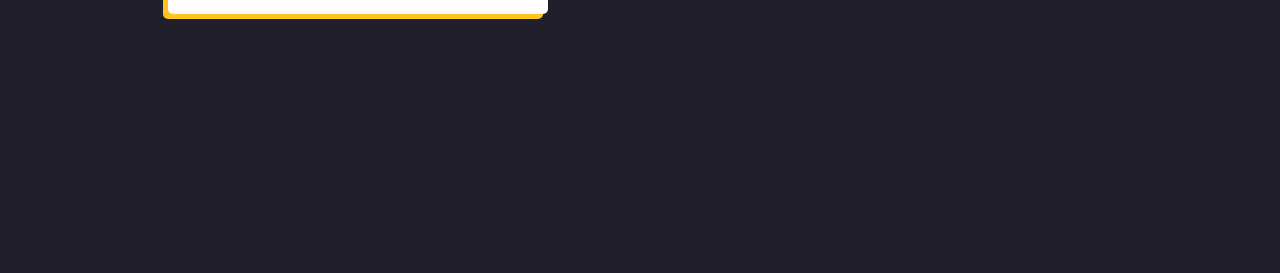
==== commit 0be3079b: "Add files via upload" ====
--- a/index.html
+++ b/index.html
@@ -87,18 +87,18 @@
     <!-- /.features -->
      <section class="section projects">
       <div class="container">
-        <h2 class="section-title">Последние проекты</h2>
+        <h2 class="section-title wow animate__fadeIn" style="animation-duration: 1s !important;" data-wow-delay="0.3s">Последние проекты</h2>
 
         <div class="swiper projects-slider">
           <!-- Additional required wrapper -->
           <div class="swiper-wrapper">
             <!-- Slides -->
             <div class="swiper-slide projects-slide">
-              <img src="images/project-img.png" alt="Сайт строительной фирмы “Велстрой”" class="project-image">
+              <img src="images/project-img.png" alt="Сайт строительной фирмы “Велстрой”" class="project-image wow animate__fadeInUp" style="animation-duration: 1s !important;" data-wow-delay="0.3s">
 
               <div class="project-text">
-                <h3 class="project-title">Сайт строительной фирмы “Велстрой”</h3>
-                <div class="project-time">
+                <h3 class="project-title wow animate__fadeInDown" style="animation-duration: 1s !important;" data-wow-delay="0.3s">Сайт строительной фирмы “Велстрой”</h3>
+                <div class="project-time wow animate__flipInX" style="animation-duration: 1s !important;" data-wow-delay="0.5s">
                   <img src="images/time-icon.svg" alt="Срок" class="project-icon">
                   <div class="project-description">
                     <h4 class="project-subtitle">Сроки</h4>
@@ -106,7 +106,7 @@
                   </div>
                 </div>
                 <!-- /.project-time -->
-                <div class="project-cost">
+                <div class="project-cost wow animate__flipInX" style="animation-duration: 1s !important;" data-wow-delay="0.7s">
                   <img src="images/cost-icon.svg" alt="Стоимость" class="project-icon">
                   <div class="project-description">
                     <h4 class="project-subtitle">Стоимость</h4>
@@ -114,7 +114,7 @@
                   </div>
                 </div>
                 <!-- /.project-cost -->
-                <div class="project-feedback">
+                <div class="project-feedback wow animate__flipInX" style="animation-duration: 1s !important;" data-wow-delay="0.9s">
                   <img src="images/feedback-icon.svg" alt="Отзыв клиента" class="project-icon">
                   <div class="project-description">
                     <h4 class="project-subtitle">Отзыв клиента</h4>
@@ -127,11 +127,11 @@
               </div>
               <!-- /.project-text --></div>
             <div class="swiper-slide projects-slide">
-              <img src="images/cot.jpg" alt="Сайт фирмы" class="project-image" width="338" height="268">
+              <img src="images/cot.jpg" alt="Сайт фирмы" class="project-image wow animate__fadeInUp" style="animation-duration: 1s !important;" data-wow-delay="0.3s" width="338" height="268">
 
               <div class="project-text">
-                <h3 class="project-title">Сайт строительной фирмы “Велстрой”</h3>
-                <div class="project-time">
+                <h3 class="project-title wow animate__fadeInDown" style="animation-duration: 1s !important;" data-wow-delay="0.3s">Сайт строительной фирмы “Велстрой”</h3>
+                <div class="project-time wow animate__flipInX" style="animation-duration: 1s !important;" data-wow-delay="0.5s">
                   <img src="images/time-icon.svg" alt="Срок" class="project-icon">
                   <div class="project-description">
                     <h4 class="project-subtitle">Сроки</h4>
@@ -139,7 +139,7 @@
                   </div>
                 </div>
                 <!-- /.project-time -->
-                <div class="project-cost">
+                <div class="project-cost wow animate__flipInX" style="animation-duration: 1s !important;" data-wow-delay="0.7s">
                   <img src="images/cost-icon.svg" alt="Стоимость" class="project-icon">
                   <div class="project-description">
                     <h4 class="project-subtitle">Стоимость</h4>
@@ -147,7 +147,7 @@
                   </div>
                 </div>
                 <!-- /.project-cost -->
-                <div class="project-feedback">
+                <div class="project-feedback wow animate__flipInX" style="animation-duration: 1s !important;" data-wow-delay="0.9s">
                   <img src="images/feedback-icon.svg" alt="Отзыв клиента" class="project-icon">
                   <div class="project-description">
                     <h4 class="project-subtitle">Отзыв клиента</h4>
@@ -160,11 +160,11 @@
               </div>
               <!-- /.project-text --></div>
             <div class="swiper-slide projects-slide">
-              <img src="images/avatar.png" alt="Сайт фирмы “Велстрой”" class="project-image" width="338" height="268">
+              <img src="images/avatar.png" alt="Сайт фирмы “Велстрой”" class="project-image wow animate__fadeInUp" style="animation-duration: 1s !important;" data-wow-delay="0.3s" width="338" height="268">
 
               <div class="project-text">
-                <h3 class="project-title">Сайт строительной фирмы “Велстрой”</h3>
-                <div class="project-time">
+                <h3 class="project-title wow animate__fadeInDown" style="animation-duration: 1s !important;" data-wow-delay="0.3s">Сайт строительной фирмы “Велстрой”</h3>
+                <div class="project-time wow animate__flipInX" style="animation-duration: 1s !important;" data-wow-delay="0.5s">
                   <img src="images/time-icon.svg" alt="Срок" class="project-icon">
                   <div class="project-description">
                     <h4 class="project-subtitle">Сроки</h4>
@@ -172,7 +172,7 @@
                   </div>
                 </div>
                 <!-- /.project-time -->
-                <div class="project-cost">
+                <div class="project-cost wow animate__flipInX" style="animation-duration: 1s !important;" data-wow-delay="0.7s">
                   <img src="images/cost-icon.svg" alt="Стоимость" class="project-icon">
                   <div class="project-description">
                     <h4 class="project-subtitle">Стоимость</h4>
@@ -180,7 +180,7 @@
                   </div>
                 </div>
                 <!-- /.project-cost -->
-                <div class="project-feedback">
+                <div class="project-feedback wow animate__flipInX" style="animation-duration: 1s !important;" data-wow-delay="0.9s">
                   <img src="images/feedback-icon.svg" alt="Отзыв клиента" class="project-icon">
                   <div class="project-description">
                     <h4 class="project-subtitle">Отзыв клиента</h4>
--- a/css/style.css
+++ b/css/style.css
@@ -179,14 +179,22 @@
   font-size: 16px;
   line-height: 150%;
 }
-.project-bullet{
+.projects-pagination{
+  display: flex;
+  align-items: center;
+  justify-content: center;
+  margin-top: 44px;
+}
+.projects-bullet{
   width: 10px;
   height: 10px;
   border: 2px solid #ffbb01;
   border-radius: 50%;
   display: inline-block;
-}
-.project-bullet-active{
+  margin-left: 5px;
+  margin-right: 5px;
+}
+.projects-bullet-active{
   background:#ffbb01;
 }
 
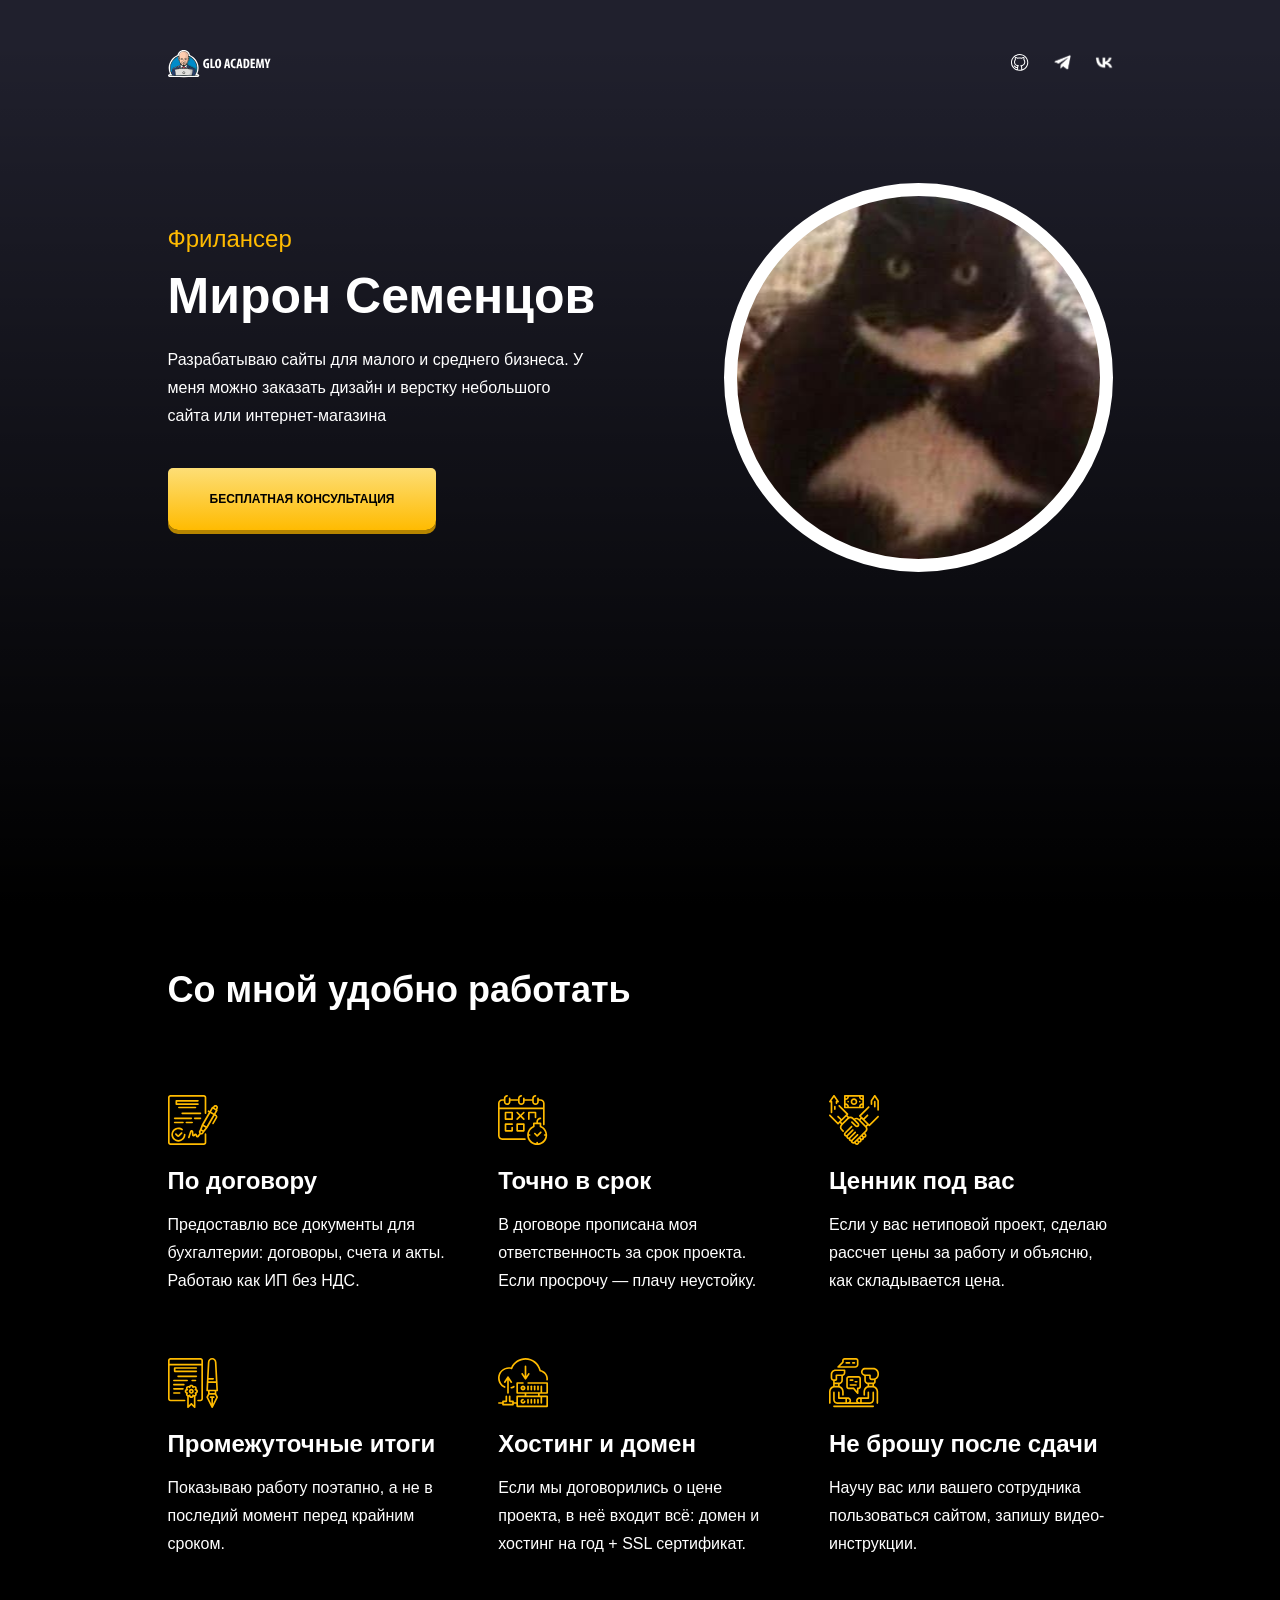
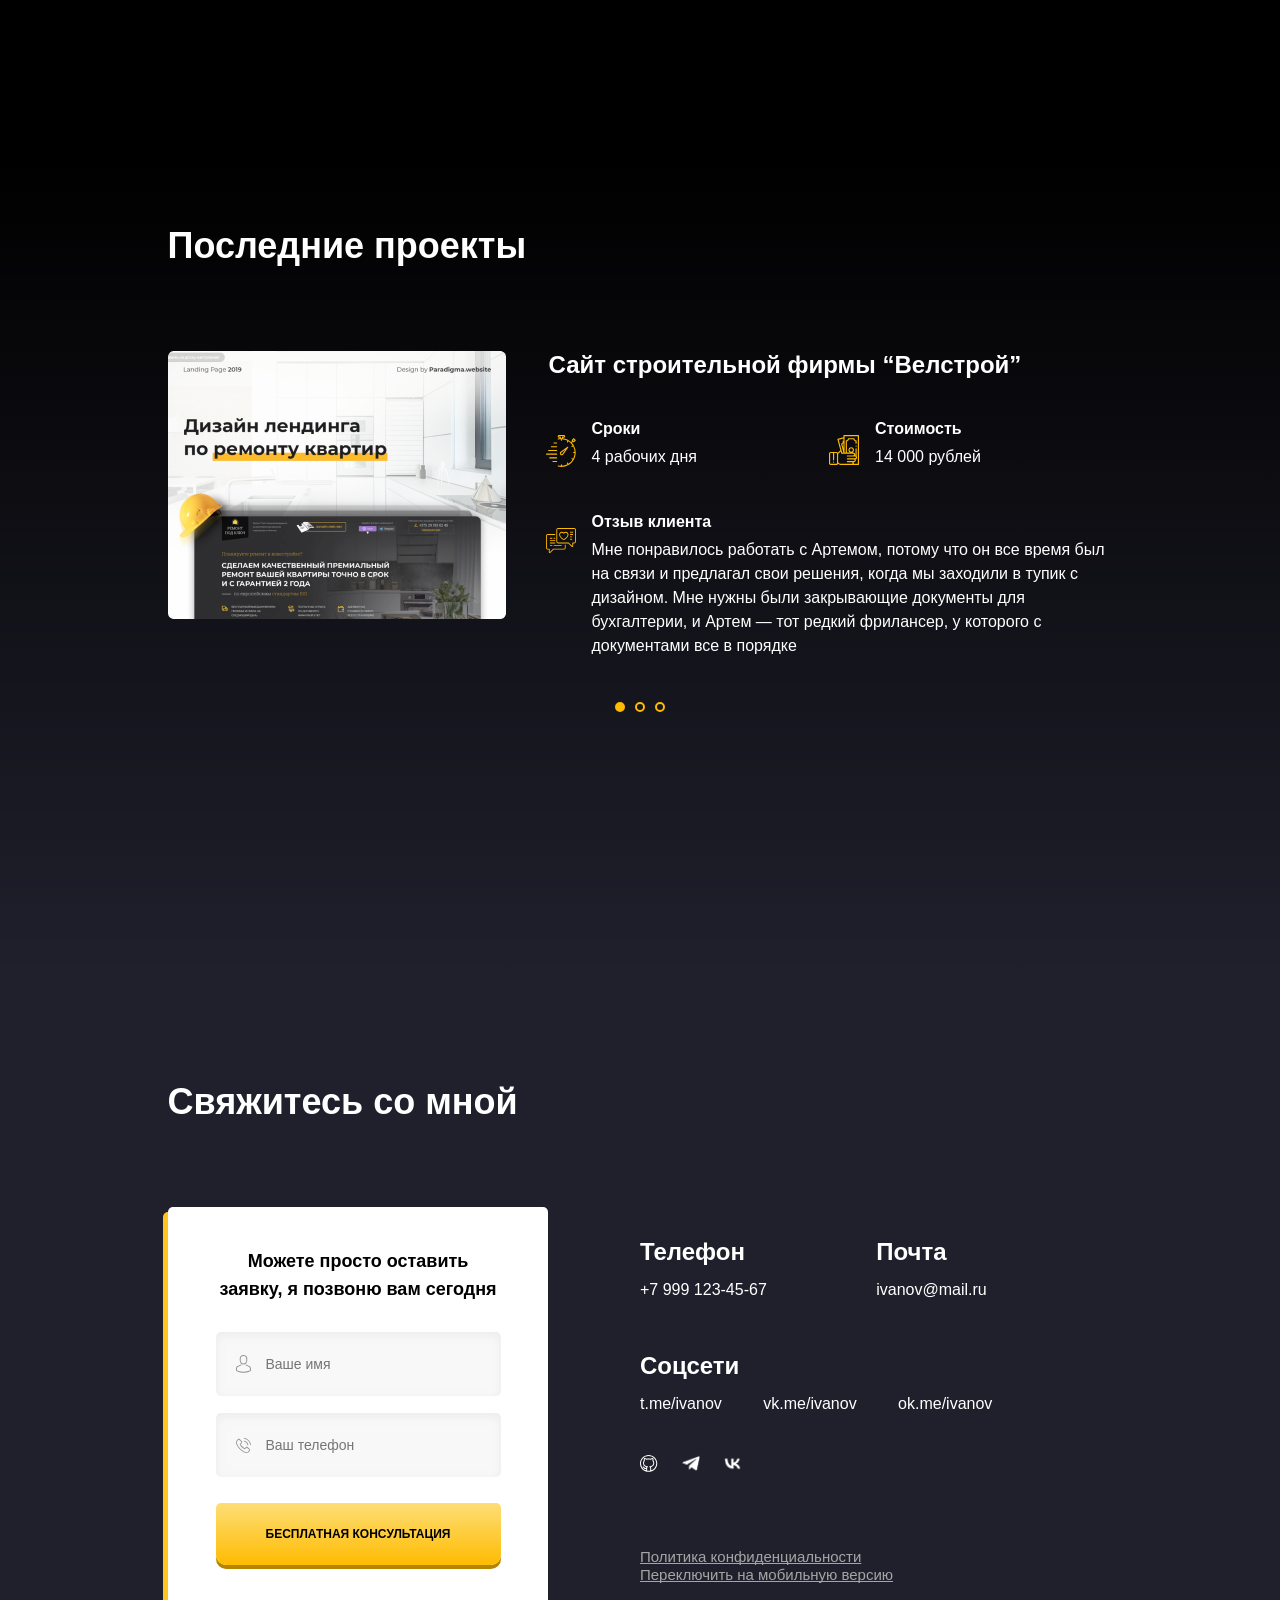
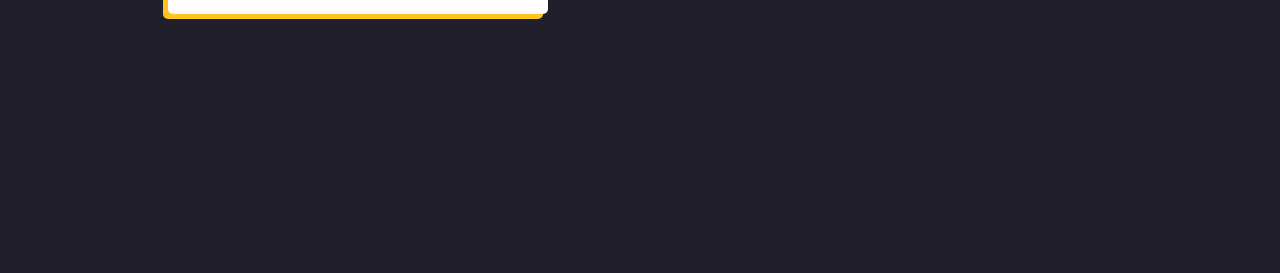
==== commit f1fdaf87: "Add files via upload" ====
--- a/index.html
+++ b/index.html
@@ -230,7 +230,7 @@
               <h4 class="contacts-title">Соцсети</h4>
               <a href="#" class="contacts-link">t.me/ivanov</a>
               <a href="#" class="contacts-link">vk.me/ivanov</a>
-              <a href="#" class="contacts-link">ok.me/ivanov</a>
+              <a href="#" class="contacts-link aoaoa">ok.me/ivanov</a>
             </div>
             <!-- /.contacts-social -->
           </div>
@@ -244,7 +244,8 @@
               <img src="images/socials/vk.svg" alt="vk" width="17.272705078125" height="16.775959014892578"></a>
           </div>
           <!-- /.social-links -->
-           <a href="#" class="contacts-policy wow animate__fadeIn" style="animation-duration: 1s !important;" data-wow-delay="3.5s">Политика конфиденциальности</a>
+          <a href="#" class="contacts-policy wow animate__fadeIn" style="animation-duration: 1s !important;" data-wow-delay="3.5s">Политика конфиденциальности</a><br>
+          <a href="mobile.html" class="contacts-policy mobile-version wow animate__fadeIn" style="animation-duration: 1s !important;" data-wow-delay="3.5s">Переключить на мобильную версию</a>
         </div>
         <!-- /.contacts-text -->
       </div>
@@ -255,5 +256,6 @@
   <script src="https://cdnjs.cloudflare.com/ajax/libs/wow/1.1.2/wow.min.js"></script>
   <script src="js/swiper.min.js"></script>
   <script src="js/script.js"></script>
+  
 </body>
 </html>
--- a/css/style.css
+++ b/css/style.css
@@ -289,4 +289,203 @@
   text-decoration-skip-ink: none;
   color: #a5a5a5;
   margin-top: 72px;
+}
+.mobile-version{
+  margin-top: 0;
+}
+
+/* media */
+@media (max-width: 500px) {
+  .container{
+    max-width: 255px;
+    min-height: 600px;
+  }
+  .hero{
+    padding-bottom: 25px;
+  }
+  .hero-header{
+    margin-bottom: 39px;
+  }
+  .hero-content{
+    flex-direction: column;
+    align-items: center;
+  }
+  .hero-avatar{
+    width: 113px;
+    height: 113px;
+    border: 5px solid #fff;
+    background-size: 100%;
+    background-position: center top -1px;
+    order:-1;
+    margin-bottom: 17px;
+  }
+  .hero-text{
+    text-align: center;
+  }
+  .hero-subtitle{
+    font-weight: 400;
+    font-size: 16px;
+    line-height: 169%;
+    text-align: center;
+    margin-bottom: 4px;
+  }
+  .hero-title{
+    font-weight: 700;
+    font-size: 24px;
+    text-align: center;
+    margin-bottom: 15px;
+  }
+  .hero-description{
+    font-weight: 400;
+    font-size: 14px;
+    line-height: 140%;
+    text-align: center;
+    margin: 0;
+    margin-bottom: 34px;
+  }
+  .button{
+    border-radius: 5px 5px 10px 10px;
+    width: 231px;
+    height: 44px;
+    font-weight: 700;
+    font-size: 10px;
+    text-transform: uppercase;
+    text-align: center;
+    padding: 14px 25px;
+  }
+
+  /* features */
+  .section-title{
+    font-weight: 700;
+    font-size: 19px;
+    margin-bottom: 60px;
+    text-align: center;
+  }
+  .features-block{
+    margin: 0;
+    padding: 0;
+  }
+  .features-item{
+    flex-basis: 100%;
+  }
+  .features-image{
+    margin: 0;
+    margin-left: 1px;
+    margin-bottom: 22px;
+  }
+  .features-title{
+    font-weight: 700;
+    font-size: 18px;
+    line-height: 156%;
+    margin: 0;
+    margin-bottom: 6px;
+  }
+  .features-text{
+    font-weight: 400;
+    font-size: 14px;
+    line-height: 200%;
+  }
+
+  /* projects */
+  .projects-slider{
+    width: 254px;
+    height: 778px;
+    overflow: visible !important;
+  }
+  .projects-slide{
+    display: flex;
+    flex-wrap: wrap;
+  }
+  .project-image{
+    border-radius: 6px;
+    width: 250px;
+    height: 198px;
+    margin: 0;
+    margin-left: 1px;
+    margin-bottom: 46px;
+  }
+  .project-title{
+    font-weight: 700;
+    font-size: 18px;
+    line-height: 150%;
+    margin: 0px 0px 40px 2px;
+  }
+  .project-title, .project-time, .project-cost, .project-description, .project-text{
+    flex-basis: 100%;
+  }
+  .project-icon{
+    margin: 0;
+    margin-top: 4px;
+    margin-right: 8px;
+  }
+  .project-subtitle{
+    font-weight: 700;
+    font-size: 18px;
+  }
+  .project-paragraph{
+    font-weight: 400;
+    font-size: 14px;
+  }
+  .project-time,
+  .project-cost{
+    margin-bottom: 33px;
+  }
+  .projects-pagination{
+    margin-top: 27px;
+  }
+  
+  /* contacts */
+  .contacts-block{
+    display: flex;
+    flex-wrap: wrap;
+  }
+  .contacts-form, .contacts-phone, .contacts-mail, .contacts-links, .contacts-policy, .contacts-text{
+    flex-basis: 100%;
+  }
+  .contacts-form{
+    width: 256px;
+    height: 393px;
+    padding: 0;
+    padding: 39px 19px 47px 14px;
+    margin-bottom: 64px;
+  }
+  .form-title{
+    font-weight: 700;
+    font-size: 15px;
+    line-height: 140%;
+    text-align: center;
+  }
+  .form-button{
+    width: 223px;
+  }
+  .contacts-title{
+    font-weight: 700;
+    font-size: 18px;
+    margin-bottom: 12px;
+  }
+  .contacts-link{
+    font-weight: 400;
+    font-size: 14px;
+    margin: 0;
+    padding: 0;
+    margin-bottom: 13px;
+  }
+  .aoaoa{
+    margin: 0;
+  }
+  .contacts-phone, .contacts-mail{
+    margin-bottom: 35px;
+  }
+  .contacts-social{
+    display: flex;
+    flex-direction: column;
+    width:90px;
+    padding: 0;
+  }
+  .contacts-data{
+    margin-bottom: 39px;
+  }
+  .contacts-policy{
+    margin-top: 27px;
+  }
 }
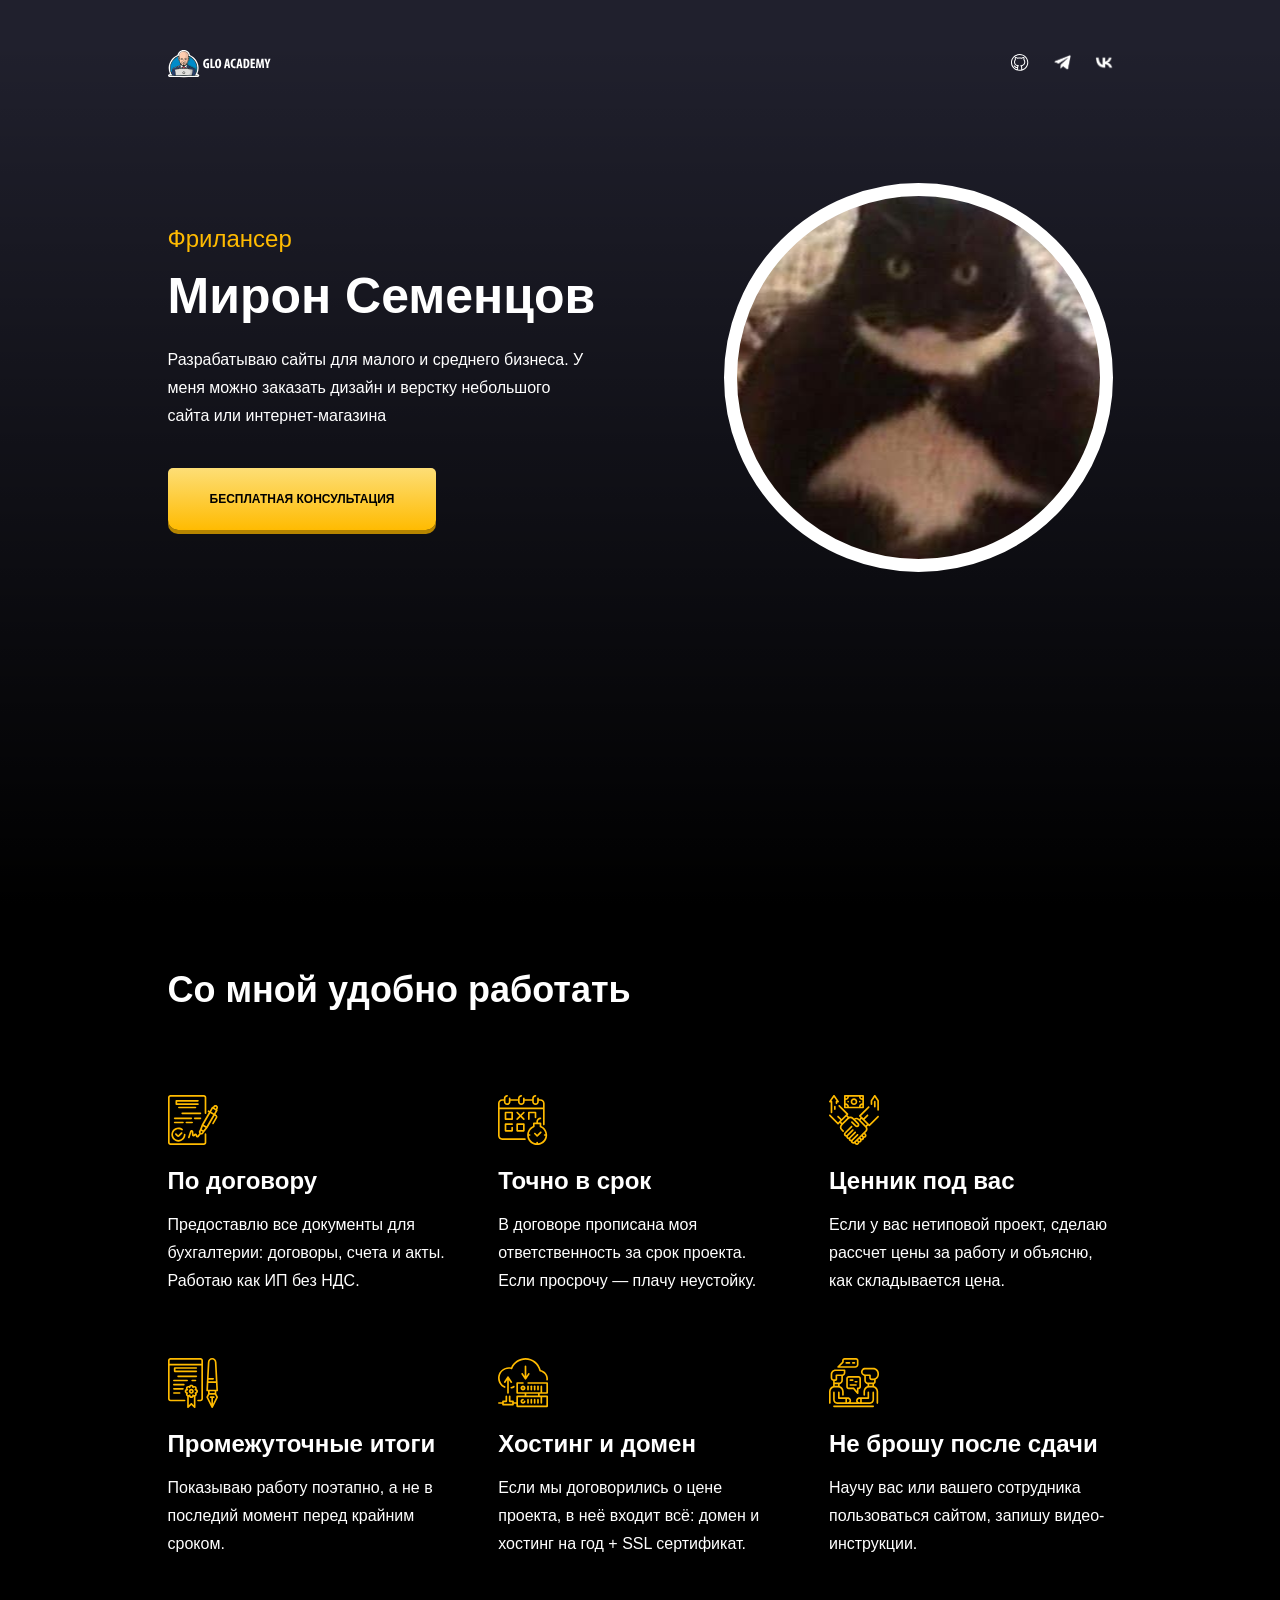
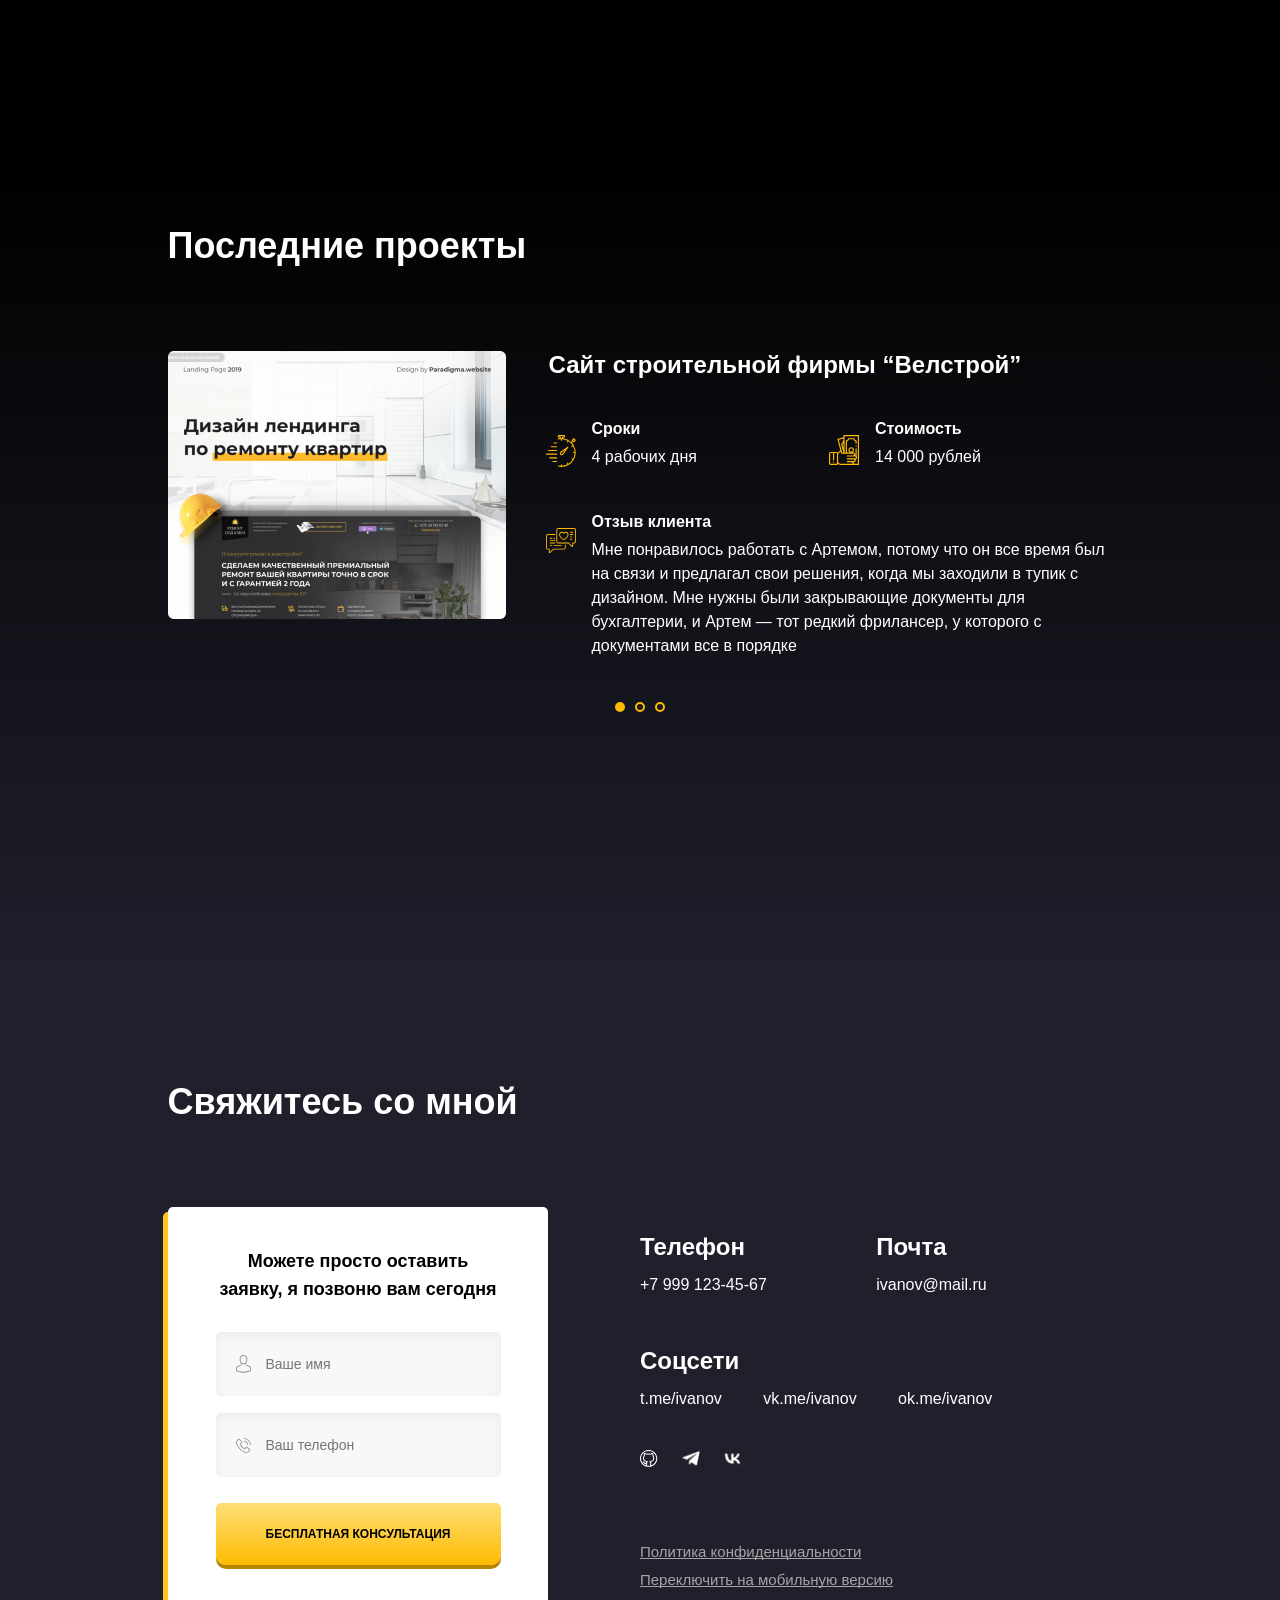
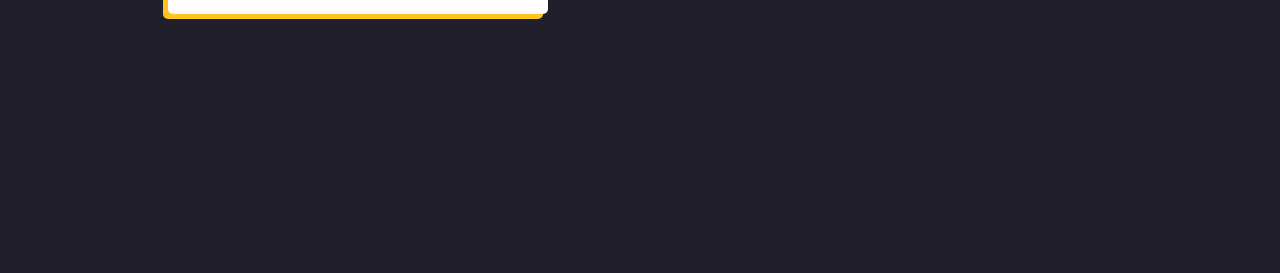
==== commit fb6171d9: "Add files via upload" ====
--- a/index.html
+++ b/index.html
@@ -245,7 +245,7 @@
           </div>
           <!-- /.social-links -->
           <a href="#" class="contacts-policy wow animate__fadeIn" style="animation-duration: 1s !important;" data-wow-delay="3.5s">Политика конфиденциальности</a><br>
-          <a href="mobile.html" class="contacts-policy mobile-version wow animate__fadeIn" style="animation-duration: 1s !important;" data-wow-delay="3.5s">Переключить на мобильную версию</a>
+          <a href="mobile-version/mobile.html" class="contacts-policy mobile-version wow animate__fadeIn" style="animation-duration: 1s !important;" data-wow-delay="3.5s">Переключить на мобильную версию</a>
         </div>
         <!-- /.contacts-text -->
       </div>
--- a/css/style.css
+++ b/css/style.css
@@ -291,201 +291,5 @@
   margin-top: 72px;
 }
 .mobile-version{
-  margin-top: 0;
-}
-
-/* media */
-@media (max-width: 500px) {
-  .container{
-    max-width: 255px;
-    min-height: 600px;
-  }
-  .hero{
-    padding-bottom: 25px;
-  }
-  .hero-header{
-    margin-bottom: 39px;
-  }
-  .hero-content{
-    flex-direction: column;
-    align-items: center;
-  }
-  .hero-avatar{
-    width: 113px;
-    height: 113px;
-    border: 5px solid #fff;
-    background-size: 100%;
-    background-position: center top -1px;
-    order:-1;
-    margin-bottom: 17px;
-  }
-  .hero-text{
-    text-align: center;
-  }
-  .hero-subtitle{
-    font-weight: 400;
-    font-size: 16px;
-    line-height: 169%;
-    text-align: center;
-    margin-bottom: 4px;
-  }
-  .hero-title{
-    font-weight: 700;
-    font-size: 24px;
-    text-align: center;
-    margin-bottom: 15px;
-  }
-  .hero-description{
-    font-weight: 400;
-    font-size: 14px;
-    line-height: 140%;
-    text-align: center;
-    margin: 0;
-    margin-bottom: 34px;
-  }
-  .button{
-    border-radius: 5px 5px 10px 10px;
-    width: 231px;
-    height: 44px;
-    font-weight: 700;
-    font-size: 10px;
-    text-transform: uppercase;
-    text-align: center;
-    padding: 14px 25px;
-  }
-
-  /* features */
-  .section-title{
-    font-weight: 700;
-    font-size: 19px;
-    margin-bottom: 60px;
-    text-align: center;
-  }
-  .features-block{
-    margin: 0;
-    padding: 0;
-  }
-  .features-item{
-    flex-basis: 100%;
-  }
-  .features-image{
-    margin: 0;
-    margin-left: 1px;
-    margin-bottom: 22px;
-  }
-  .features-title{
-    font-weight: 700;
-    font-size: 18px;
-    line-height: 156%;
-    margin: 0;
-    margin-bottom: 6px;
-  }
-  .features-text{
-    font-weight: 400;
-    font-size: 14px;
-    line-height: 200%;
-  }
-
-  /* projects */
-  .projects-slider{
-    width: 254px;
-    height: 778px;
-    overflow: visible !important;
-  }
-  .projects-slide{
-    display: flex;
-    flex-wrap: wrap;
-  }
-  .project-image{
-    border-radius: 6px;
-    width: 250px;
-    height: 198px;
-    margin: 0;
-    margin-left: 1px;
-    margin-bottom: 46px;
-  }
-  .project-title{
-    font-weight: 700;
-    font-size: 18px;
-    line-height: 150%;
-    margin: 0px 0px 40px 2px;
-  }
-  .project-title, .project-time, .project-cost, .project-description, .project-text{
-    flex-basis: 100%;
-  }
-  .project-icon{
-    margin: 0;
-    margin-top: 4px;
-    margin-right: 8px;
-  }
-  .project-subtitle{
-    font-weight: 700;
-    font-size: 18px;
-  }
-  .project-paragraph{
-    font-weight: 400;
-    font-size: 14px;
-  }
-  .project-time,
-  .project-cost{
-    margin-bottom: 33px;
-  }
-  .projects-pagination{
-    margin-top: 27px;
-  }
-  
-  /* contacts */
-  .contacts-block{
-    display: flex;
-    flex-wrap: wrap;
-  }
-  .contacts-form, .contacts-phone, .contacts-mail, .contacts-links, .contacts-policy, .contacts-text{
-    flex-basis: 100%;
-  }
-  .contacts-form{
-    width: 256px;
-    height: 393px;
-    padding: 0;
-    padding: 39px 19px 47px 14px;
-    margin-bottom: 64px;
-  }
-  .form-title{
-    font-weight: 700;
-    font-size: 15px;
-    line-height: 140%;
-    text-align: center;
-  }
-  .form-button{
-    width: 223px;
-  }
-  .contacts-title{
-    font-weight: 700;
-    font-size: 18px;
-    margin-bottom: 12px;
-  }
-  .contacts-link{
-    font-weight: 400;
-    font-size: 14px;
-    margin: 0;
-    padding: 0;
-    margin-bottom: 13px;
-  }
-  .aoaoa{
-    margin: 0;
-  }
-  .contacts-phone, .contacts-mail{
-    margin-bottom: 35px;
-  }
-  .contacts-social{
-    display: flex;
-    flex-direction: column;
-    width:90px;
-    padding: 0;
-  }
-  .contacts-data{
-    margin-bottom: 39px;
-  }
-  .contacts-policy{
-    margin-top: 27px;
-  }
-}+  margin-top: 10px;
+}
